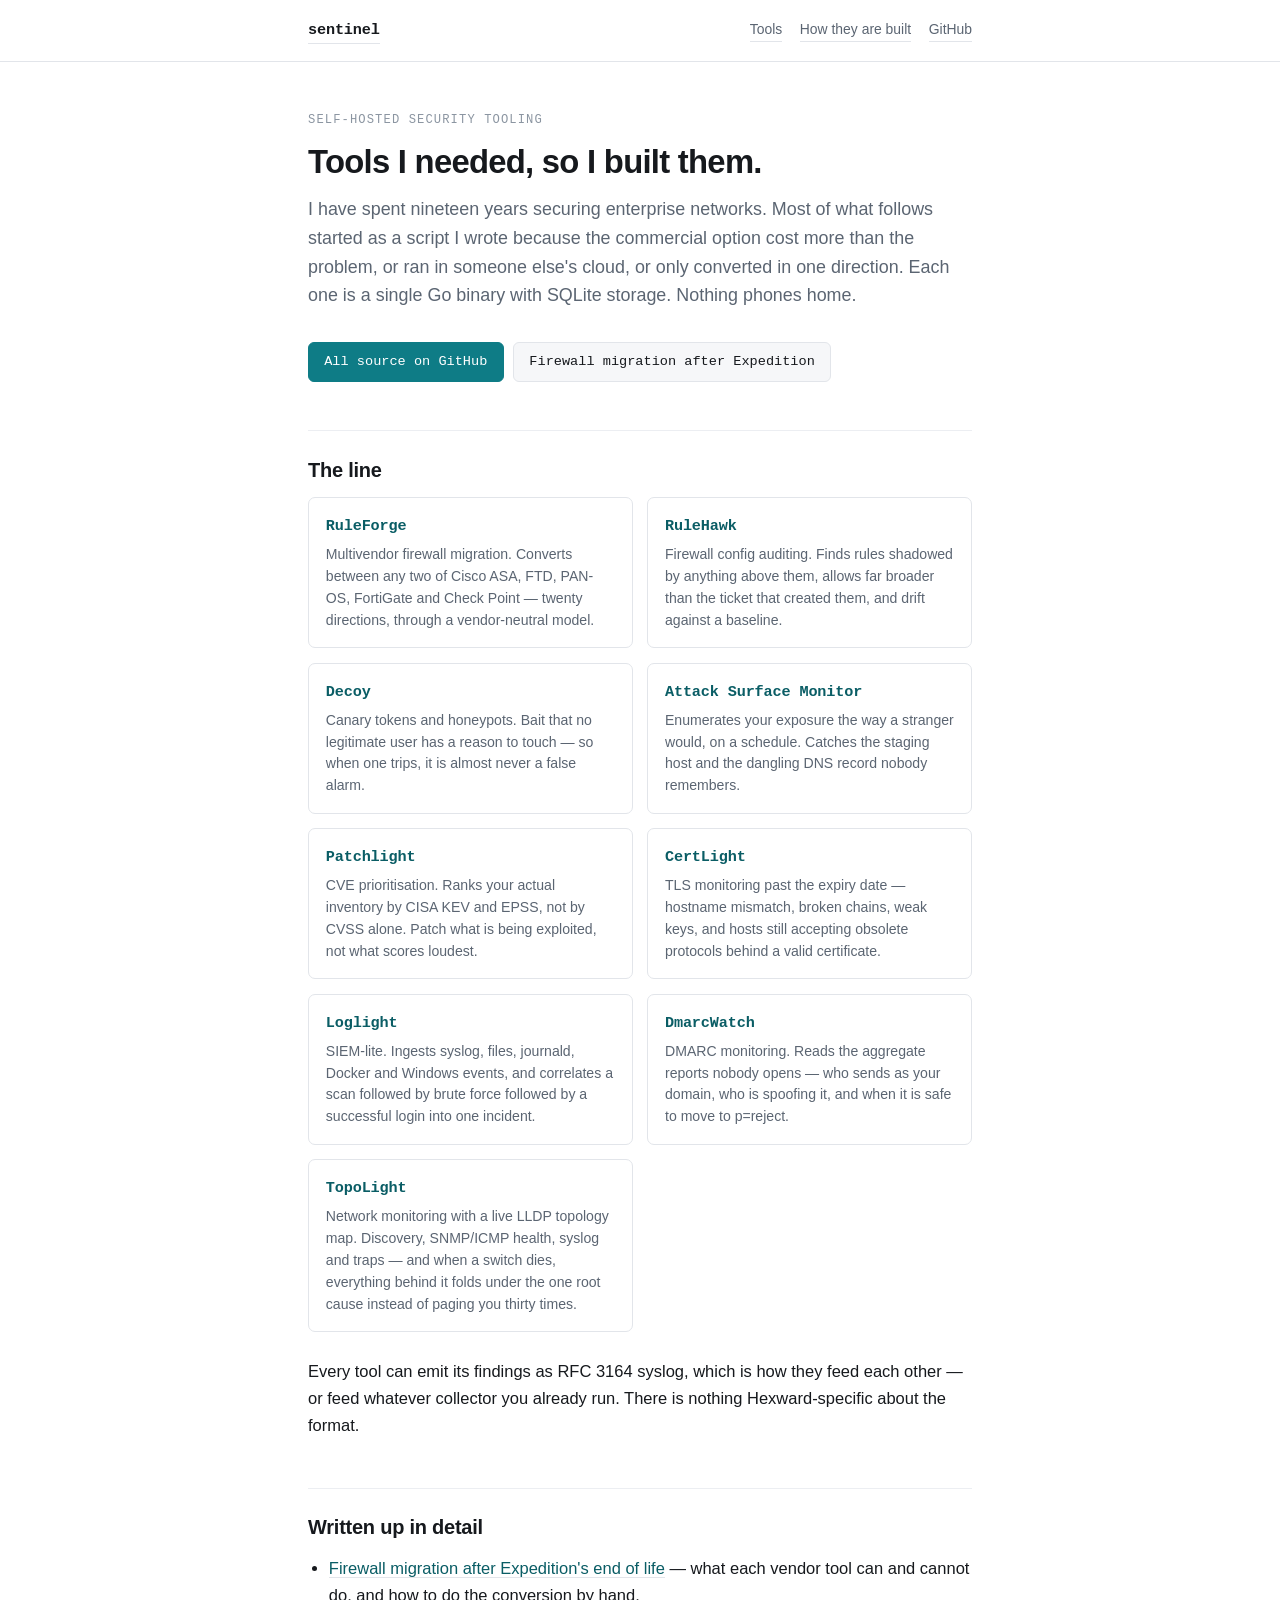
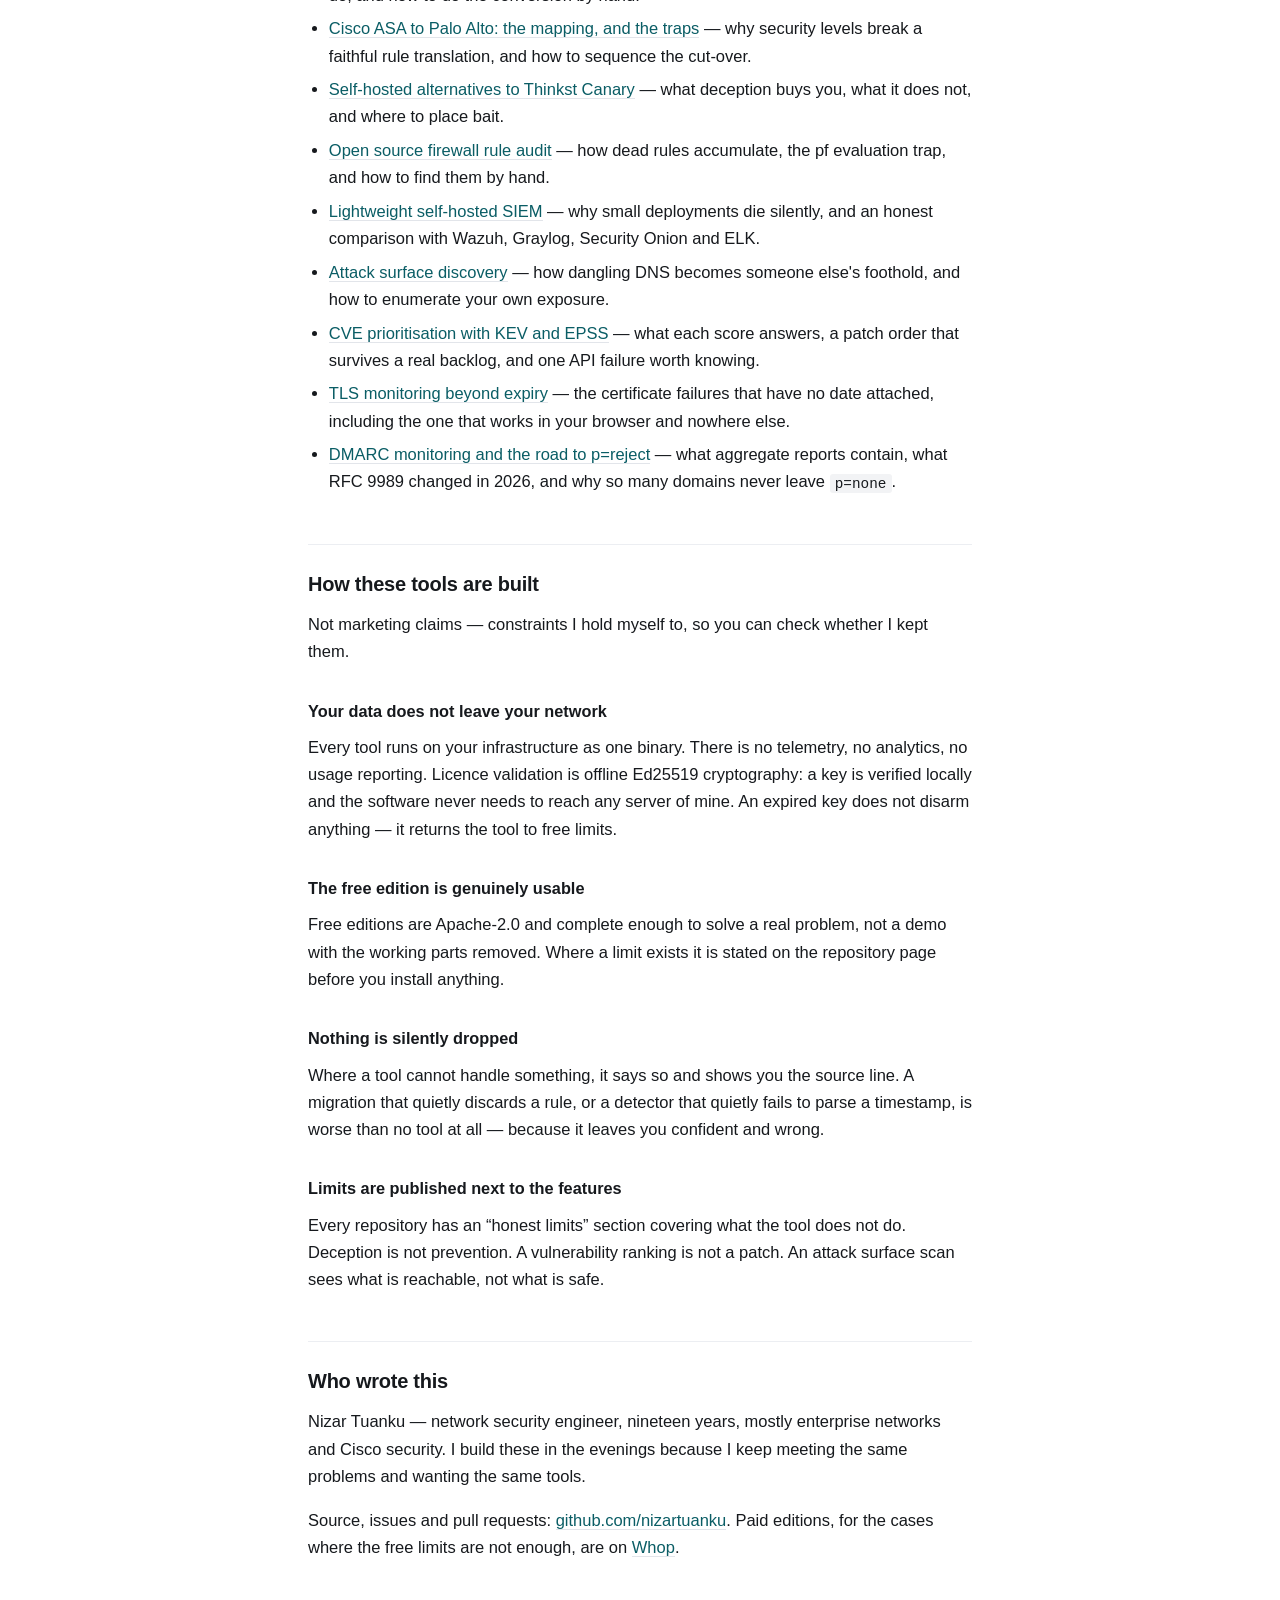
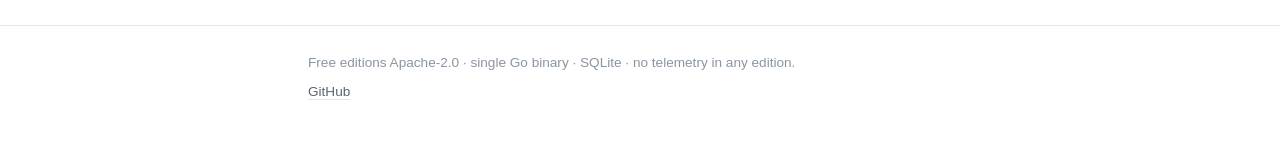
==== index.html @ fea9fccf "Add TopoLight card; sitemap bump" ====
<!DOCTYPE html>
<html lang="en">
<head>
<meta charset="utf-8">
<meta name="viewport" content="width=device-width, initial-scale=1">
<title>Hexward — self-hosted security tools</title>
<meta name="description" content="Eight self-hosted security tools on one Go core: firewall migration and auditing, attack surface discovery, canary tokens, CVE prioritisation, TLS monitoring, DMARC monitoring and log correlation. Free editions are Apache-2.0. No telemetry.">
<link rel="canonical" href="https://nizartuanku.github.io/">
<link rel="stylesheet" href="style.css">
<meta property="og:title" content="Hexward — self-hosted security tools">
<meta property="og:description" content="Eight self-hosted security tools on one Go core. Single binary, SQLite, offline. Free editions Apache-2.0.">
<meta property="og:type" content="website">
</head>
<body>

<header class="top">
  <div class="wrap">
    <a class="brand" href="index.html">sentinel</a>
    <nav>
      <a href="#tools">Tools</a>
      <a href="#how">How they are built</a>
      <a href="https://github.com/nizartuanku">GitHub</a>
    </nav>
  </div>
</header>

<main class="wrap">

  <p class="kicker">Self-hosted security tooling</p>
  <h1>Tools I needed, so I built them.</h1>

  <p class="lede">I have spent nineteen years securing enterprise networks. Most of what follows started as a script I wrote because the commercial option cost more than the problem, or ran in someone else's cloud, or only converted in one direction. Each one is a single Go binary with SQLite storage. Nothing phones home.</p>

  <div class="actions">
    <a class="btn primary" href="https://github.com/nizartuanku">All source on GitHub</a>
    <a class="btn" href="expedition-alternative.html">Firewall migration after Expedition</a>
  </div>

  <h2 id="tools">The line</h2>

  <div class="cards">

    <div class="card">
      <h3><a href="https://github.com/nizartuanku/ruleforge">RuleForge</a></h3>
      <p>Multivendor firewall migration. Converts between any two of Cisco ASA, FTD, PAN-OS, FortiGate and Check Point — twenty directions, through a vendor-neutral model.</p>
    </div>

    <div class="card">
      <h3><a href="https://github.com/nizartuanku/rulehawk">RuleHawk</a></h3>
      <p>Firewall config auditing. Finds rules shadowed by anything above them, allows far broader than the ticket that created them, and drift against a baseline.</p>
    </div>

    <div class="card">
      <h3><a href="https://github.com/nizartuanku/decoy">Decoy</a></h3>
      <p>Canary tokens and honeypots. Bait that no legitimate user has a reason to touch — so when one trips, it is almost never a false alarm.</p>
    </div>

    <div class="card">
      <h3><a href="https://github.com/nizartuanku/attack-surface-monitor">Attack Surface Monitor</a></h3>
      <p>Enumerates your exposure the way a stranger would, on a schedule. Catches the staging host and the dangling DNS record nobody remembers.</p>
    </div>

    <div class="card">
      <h3><a href="https://github.com/nizartuanku/patchlight">Patchlight</a></h3>
      <p>CVE prioritisation. Ranks your actual inventory by CISA KEV and EPSS, not by CVSS alone. Patch what is being exploited, not what scores loudest.</p>
    </div>

    <div class="card">
      <h3><a href="https://github.com/nizartuanku/certlight">CertLight</a></h3>
      <p>TLS monitoring past the expiry date — hostname mismatch, broken chains, weak keys, and hosts still accepting obsolete protocols behind a valid certificate.</p>
    </div>

    <div class="card">
      <h3><a href="https://github.com/nizartuanku/loglight">Loglight</a></h3>
      <p>SIEM-lite. Ingests syslog, files, journald, Docker and Windows events, and correlates a scan followed by brute force followed by a successful login into one incident.</p>
    </div>

    <div class="card">
      <h3><a href="https://github.com/nizartuanku/dmarcwatch">DmarcWatch</a></h3>
      <p>DMARC monitoring. Reads the aggregate reports nobody opens — who sends as your domain, who is spoofing it, and when it is safe to move to p=reject.</p>
    </div>

    <div class="card">
      <h3><a href="https://github.com/nizartuanku/topolight">TopoLight</a></h3>
      <p>Network monitoring with a live LLDP topology map. Discovery, SNMP/ICMP health, syslog and traps — and when a switch dies, everything behind it folds under the one root cause instead of paging you thirty times.</p>
    </div>

  </div>

  <p>Every tool can emit its findings as RFC 3164 syslog, which is how they feed each other — or feed whatever collector you already run. There is nothing Hexward-specific about the format.</p>

  <h2>Written up in detail</h2>

  <ul>
    <li><a href="expedition-alternative.html">Firewall migration after Expedition's end of life</a> — what each vendor tool can and cannot do, and how to do the conversion by hand.</li>
    <li><a href="cisco-asa-to-palo-alto.html">Cisco ASA to Palo Alto: the mapping, and the traps</a> — why security levels break a faithful rule translation, and how to sequence the cut-over.</li>
    <li><a href="thinkst-canary-alternative.html">Self-hosted alternatives to Thinkst Canary</a> — what deception buys you, what it does not, and where to place bait.</li>
    <li><a href="firewall-rule-audit.html">Open source firewall rule audit</a> — how dead rules accumulate, the pf evaluation trap, and how to find them by hand.</li>
    <li><a href="lightweight-self-hosted-siem.html">Lightweight self-hosted SIEM</a> — why small deployments die silently, and an honest comparison with Wazuh, Graylog, Security Onion and ELK.</li>
    <li><a href="attack-surface-discovery.html">Attack surface discovery</a> — how dangling DNS becomes someone else's foothold, and how to enumerate your own exposure.</li>
    <li><a href="cve-prioritisation-kev-epss.html">CVE prioritisation with KEV and EPSS</a> — what each score answers, a patch order that survives a real backlog, and one API failure worth knowing.</li>
    <li><a href="tls-certificate-monitoring.html">TLS monitoring beyond expiry</a> — the certificate failures that have no date attached, including the one that works in your browser and nowhere else.</li>
    <li><a href="dmarc-monitoring.html">DMARC monitoring and the road to p=reject</a> — what aggregate reports contain, what RFC 9989 changed in 2026, and why so many domains never leave <code>p=none</code>.</li>
  </ul>

  <h2 id="how">How these tools are built</h2>

  <p>Not marketing claims — constraints I hold myself to, so you can check whether I kept them.</p>

  <h3>Your data does not leave your network</h3>
  <p>Every tool runs on your infrastructure as one binary. There is no telemetry, no analytics, no usage reporting. Licence validation is offline Ed25519 cryptography: a key is verified locally and the software never needs to reach any server of mine. An expired key does not disarm anything — it returns the tool to free limits.</p>

  <h3>The free edition is genuinely usable</h3>
  <p>Free editions are Apache-2.0 and complete enough to solve a real problem, not a demo with the working parts removed. Where a limit exists it is stated on the repository page before you install anything.</p>

  <h3>Nothing is silently dropped</h3>
  <p>Where a tool cannot handle something, it says so and shows you the source line. A migration that quietly discards a rule, or a detector that quietly fails to parse a timestamp, is worse than no tool at all — because it leaves you confident and wrong.</p>

  <h3>Limits are published next to the features</h3>
  <p>Every repository has an “honest limits” section covering what the tool does not do. Deception is not prevention. A vulnerability ranking is not a patch. An attack surface scan sees what is reachable, not what is safe.</p>

  <h2>Who wrote this</h2>

  <p>Nizar Tuanku — network security engineer, nineteen years, mostly enterprise networks and Cisco security. I build these in the evenings because I keep meeting the same problems and wanting the same tools.</p>

  <p>Source, issues and pull requests: <a href="https://github.com/nizartuanku">github.com/nizartuanku</a>. Paid editions, for the cases where the free limits are not enough, are on <a href="https://whop.com/nizar-tuanku?utm_source=github_pages&amp;utm_medium=hub">Whop</a>.</p>

</main>

<footer class="bottom">
  <div class="wrap">
    <p>Free editions Apache-2.0 · single Go binary · SQLite · no telemetry in any edition.</p>
    <p><a href="https://github.com/nizartuanku">GitHub</a></p>
  </div>
</footer>

</body>
</html>
---- style.css ----
/* Sentinel — nizartuanku.github.io
   Plain CSS, no build step, no external requests. */

:root {
  --bg:        #ffffff;
  --bg-alt:    #f6f7f9;
  --bg-code:   #f2f3f5;
  --fg:        #16191d;
  --fg-muted:  #5b6572;
  --fg-faint:  #8b95a1;
  --rule:      #e2e5ea;
  --rule-soft: #eceef2;
  --accent:    #0e7c86;
  --accent-fg: #0a5d65;
  --warn-bg:   #fff8e6;
  --warn-rule: #e8c96a;
  --warn-fg:   #6b5310;
  --ok:        #1a7f4b;
  --no:        #b03636;
  --mono: ui-monospace, SFMono-Regular, "SF Mono", Menlo, Consolas, "Liberation Mono", monospace;
  --sans: -apple-system, BlinkMacSystemFont, "Segoe UI", Roboto, "Helvetica Neue", Arial, sans-serif;
}

@media (prefers-color-scheme: dark) {
  :root {
    --bg:        #0f1214;
    --bg-alt:    #161a1d;
    --bg-code:   #1a1f23;
    --fg:        #e6e9ec;
    --fg-muted:  #9aa4b0;
    --fg-faint:  #6f7984;
    --rule:      #262c31;
    --rule-soft: #1e2429;
    --accent:    #3fb6c0;
    --accent-fg: #5fcdd6;
    --warn-bg:   #241f10;
    --warn-rule: #6b5a20;
    --warn-fg:   #e0c877;
    --ok:        #4cc088;
    --no:        #e07070;
  }
}

* { box-sizing: border-box; }

html { -webkit-text-size-adjust: 100%; }

body {
  margin: 0;
  background: var(--bg);
  color: var(--fg);
  font-family: var(--sans);
  font-size: 16.5px;
  line-height: 1.65;
  -webkit-font-smoothing: antialiased;
}

.wrap {
  max-width: 44rem;
  margin: 0 auto;
  padding: 0 1.25rem;
}

/* ---- masthead ---- */

header.top {
  border-bottom: 1px solid var(--rule);
  padding: 1.1rem 0;
  margin-bottom: 3rem;
  background: var(--bg);
}
header.top .wrap {
  display: flex;
  align-items: baseline;
  gap: 1.25rem;
  flex-wrap: wrap;
}
header.top .brand {
  font-family: var(--mono);
  font-weight: 600;
  font-size: 0.95rem;
  letter-spacing: -0.01em;
  color: var(--fg);
  text-decoration: none;
}
header.top nav {
  margin-left: auto;
  display: flex;
  gap: 1.1rem;
  font-size: 0.87rem;
}
header.top nav a { color: var(--fg-muted); text-decoration: none; }
header.top nav a:hover { color: var(--accent-fg); }

/* ---- type ---- */

h1 {
  font-size: 2.05rem;
  line-height: 1.2;
  letter-spacing: -0.022em;
  margin: 0 0 0.9rem;
  font-weight: 680;
}
h2 {
  font-size: 1.25rem;
  line-height: 1.3;
  letter-spacing: -0.012em;
  margin: 3rem 0 0.9rem;
  padding-top: 1.6rem;
  border-top: 1px solid var(--rule-soft);
  font-weight: 650;
}
h3 {
  font-size: 1.02rem;
  margin: 2rem 0 0.6rem;
  font-weight: 650;
}
p { margin: 0 0 1.05rem; }

.lede {
  font-size: 1.12rem;
  color: var(--fg-muted);
  margin-bottom: 2rem;
  line-height: 1.6;
}

.kicker {
  font-family: var(--mono);
  font-size: 0.76rem;
  letter-spacing: 0.09em;
  text-transform: uppercase;
  color: var(--fg-faint);
  margin: 0 0 0.7rem;
}

a { color: var(--accent-fg); text-decoration: none; border-bottom: 1px solid var(--rule); }
a:hover { border-bottom-color: var(--accent); }

strong { font-weight: 640; }

ul, ol { margin: 0 0 1.05rem; padding-left: 1.3rem; }
li { margin-bottom: 0.4rem; }

/* ---- code ---- */

code {
  font-family: var(--mono);
  font-size: 0.87em;
  background: var(--bg-code);
  padding: 0.12em 0.36em;
  border-radius: 3px;
}
pre {
  background: var(--bg-code);
  border: 1px solid var(--rule-soft);
  border-radius: 6px;
  padding: 0.95rem 1.1rem;
  overflow-x: auto;
  font-size: 0.86rem;
  line-height: 1.6;
  margin: 0 0 1.2rem;
}
pre code { background: none; padding: 0; font-size: inherit; }

/* ---- tables ---- */

.tablewrap { overflow-x: auto; margin: 0 0 1.4rem; }
table {
  border-collapse: collapse;
  width: 100%;
  font-size: 0.9rem;
}
th, td {
  text-align: left;
  padding: 0.55rem 0.8rem 0.55rem 0;
  border-bottom: 1px solid var(--rule-soft);
  vertical-align: top;
}
th {
  font-weight: 620;
  color: var(--fg-muted);
  font-size: 0.79rem;
  letter-spacing: 0.03em;
  text-transform: uppercase;
  border-bottom-color: var(--rule);
}
td.y { color: var(--ok); font-weight: 600; }
td.n { color: var(--no); }

/* ---- callouts ---- */

.note {
  background: var(--bg-alt);
  border-left: 3px solid var(--accent);
  padding: 0.9rem 1.1rem;
  margin: 0 0 1.4rem;
  font-size: 0.95rem;
}
.note p:last-child { margin-bottom: 0; }

.warn {
  background: var(--warn-bg);
  border-left: 3px solid var(--warn-rule);
  color: var(--warn-fg);
  padding: 0.9rem 1.1rem;
  margin: 0 0 1.4rem;
  font-size: 0.95rem;
}
.warn p:last-child { margin-bottom: 0; }
.warn strong { color: inherit; }

/* ---- cards ---- */

.cards {
  display: grid;
  grid-template-columns: repeat(auto-fill, minmax(15rem, 1fr));
  gap: 0.9rem;
  margin: 0 0 1.6rem;
}
.card {
  border: 1px solid var(--rule);
  border-radius: 7px;
  padding: 1rem 1.05rem;
  background: var(--bg);
}
.card h3 {
  margin: 0 0 0.3rem;
  font-family: var(--mono);
  font-size: 0.95rem;
  letter-spacing: -0.01em;
}
.card h3 a { border: none; }
.card p {
  margin: 0;
  font-size: 0.88rem;
  color: var(--fg-muted);
  line-height: 1.55;
}

/* ---- buttons ---- */

.actions { display: flex; flex-wrap: wrap; gap: 0.6rem; margin: 0 0 1.6rem; }
.btn {
  display: inline-block;
  font-family: var(--mono);
  font-size: 0.85rem;
  padding: 0.5rem 0.95rem;
  border: 1px solid var(--rule);
  border-radius: 6px;
  color: var(--fg);
  text-decoration: none;
  background: var(--bg-alt);
}
.btn:hover { border-color: var(--accent); color: var(--accent-fg); }
.btn.primary {
  background: var(--accent);
  border-color: var(--accent);
  color: #fff;
}
.btn.primary:hover { opacity: 0.9; color: #fff; }

/* ---- footer ---- */

footer.bottom {
  margin-top: 4rem;
  border-top: 1px solid var(--rule);
  padding: 1.6rem 0 3rem;
  font-size: 0.85rem;
  color: var(--fg-faint);
}
footer.bottom a { color: var(--fg-muted); }
footer.bottom p { margin: 0 0 0.4rem; }

/* ---- misc ---- */

.meta {
  font-family: var(--mono);
  font-size: 0.78rem;
  color: var(--fg-faint);
  margin: 0 0 2.4rem;
}
hr {
  border: none;
  border-top: 1px solid var(--rule-soft);
  margin: 2.4rem 0;
}
main { padding-bottom: 1rem; }

@media (max-width: 34rem) {
  body { font-size: 16px; }
  h1 { font-size: 1.7rem; }
  header.top nav { width: 100%; margin-left: 0; }
}
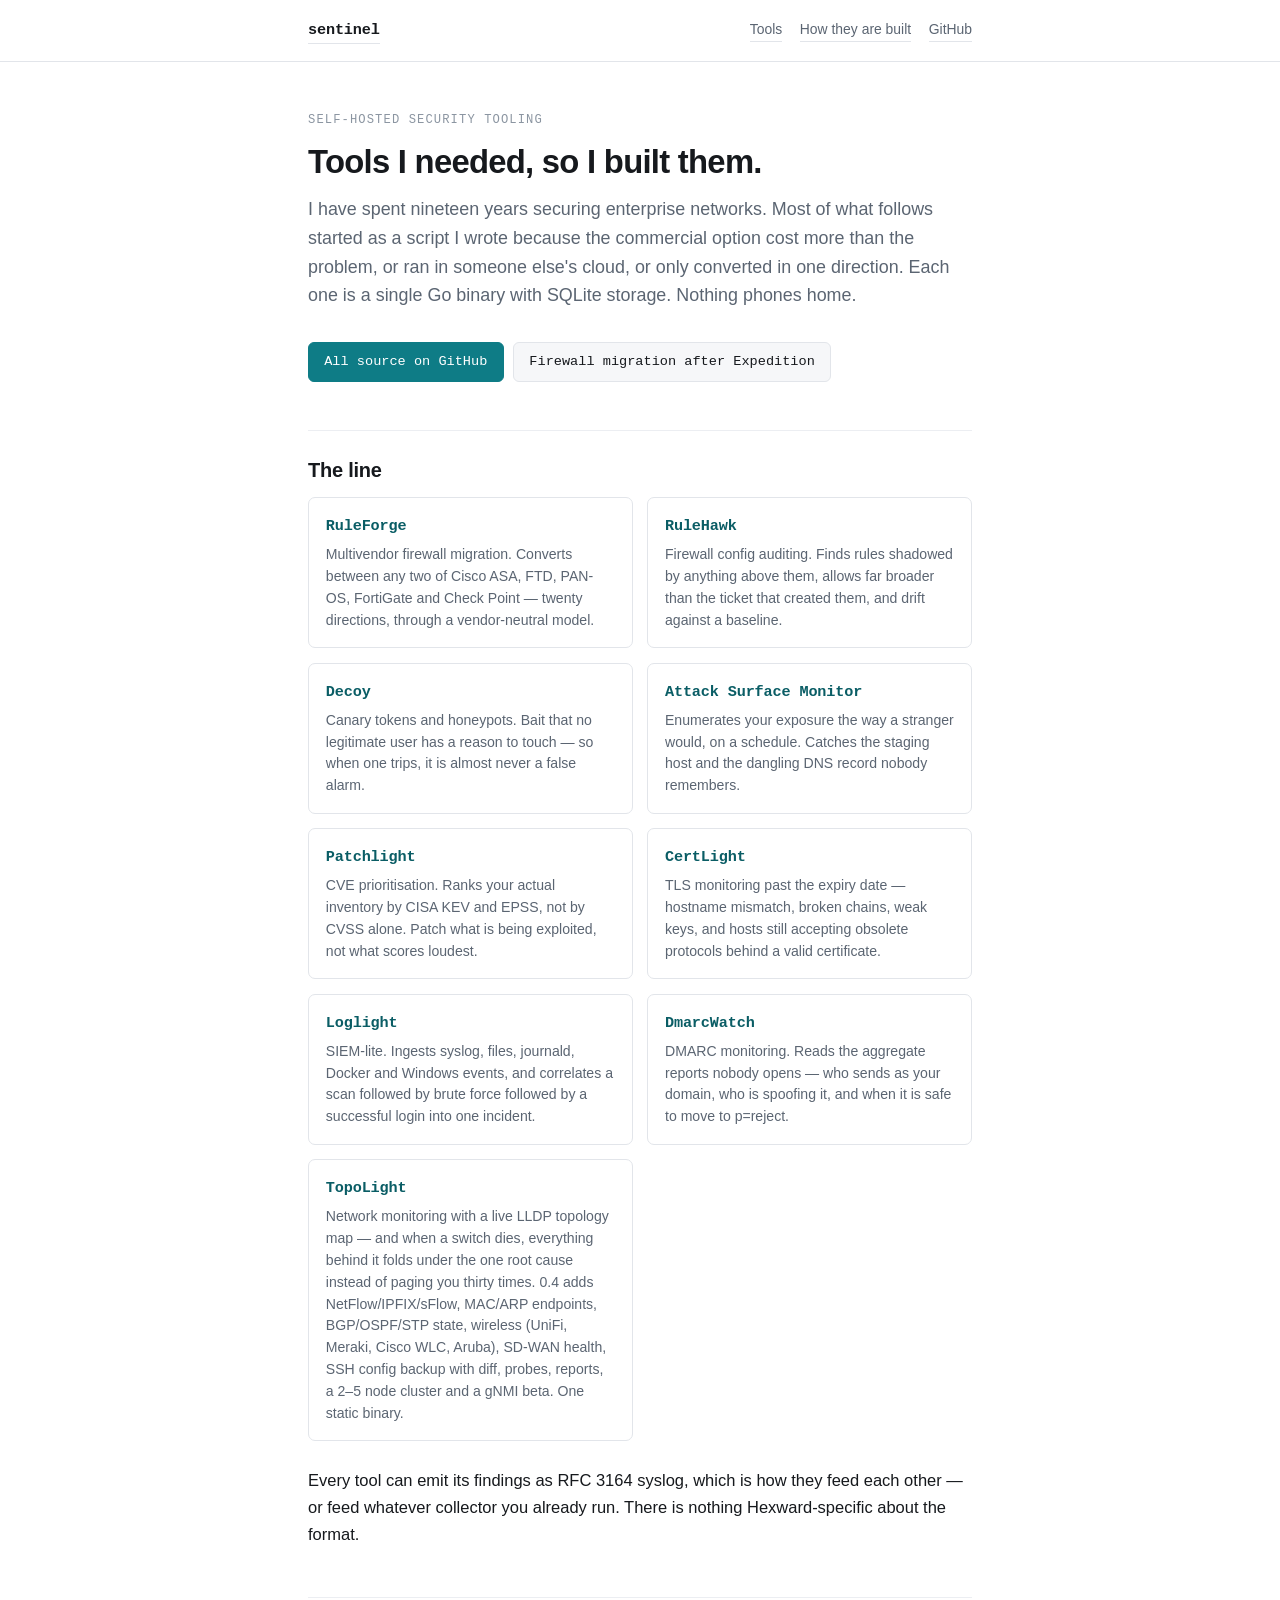
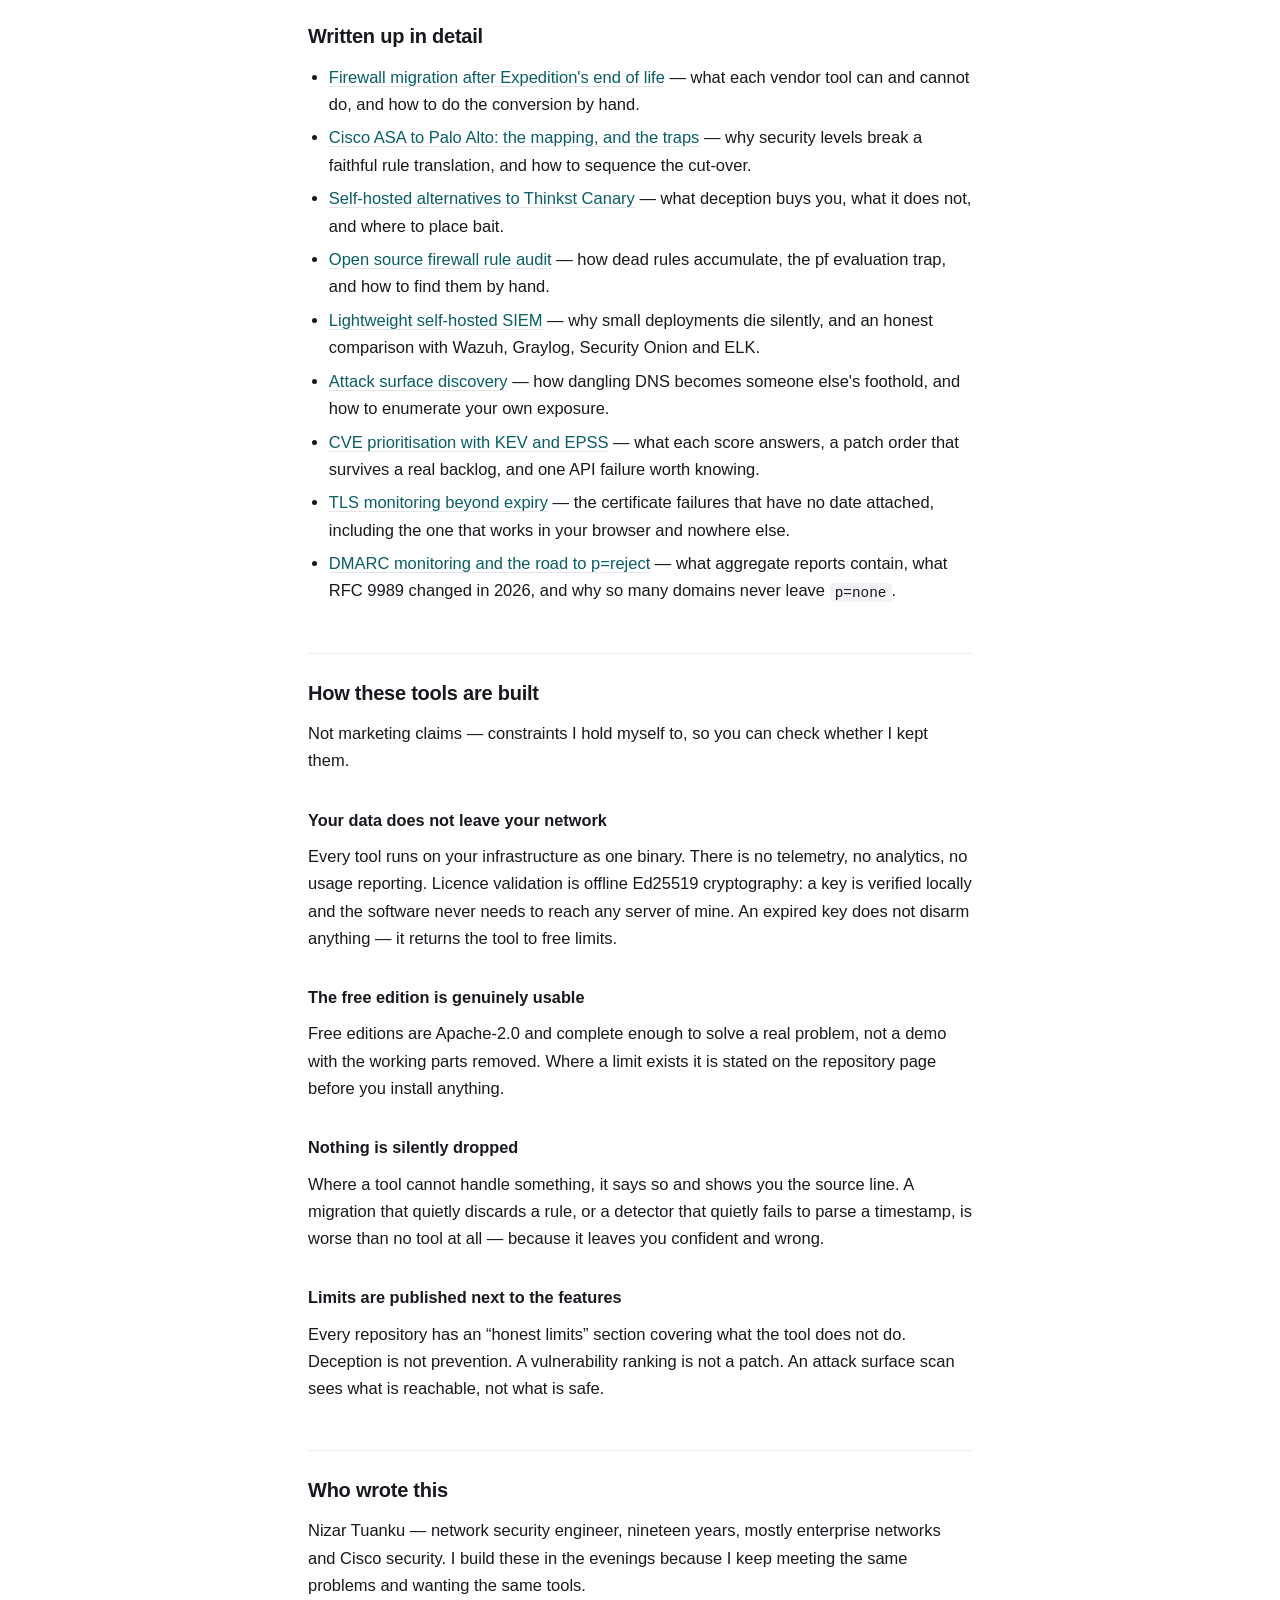
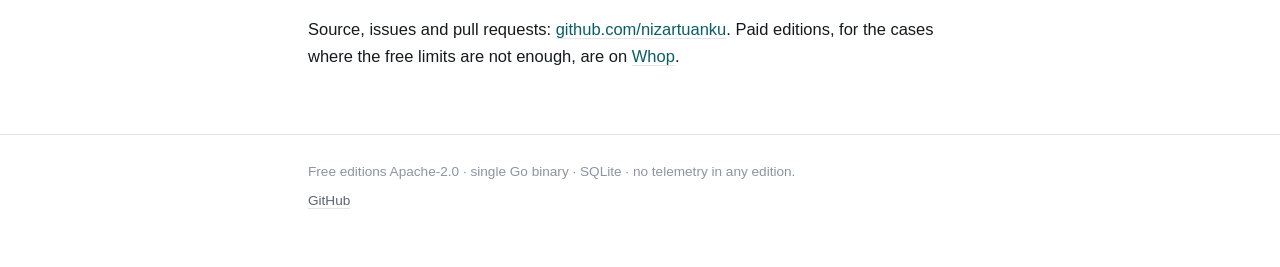
==== commit 0a639296: "hub: TopoLight card describes 0.4 (flow, endpoints, routing, wireless, SD-WAN, config backup, cluste" ====
--- a/index.html
+++ b/index.html
@@ -82,7 +82,7 @@
 
     <div class="card">
       <h3><a href="https://github.com/nizartuanku/topolight">TopoLight</a></h3>
-      <p>Network monitoring with a live LLDP topology map. Discovery, SNMP/ICMP health, syslog and traps — and when a switch dies, everything behind it folds under the one root cause instead of paging you thirty times.</p>
+      <p>Network monitoring with a live LLDP topology map — and when a switch dies, everything behind it folds under the one root cause instead of paging you thirty times. 0.4 adds NetFlow/IPFIX/sFlow, MAC/ARP endpoints, BGP/OSPF/STP state, wireless (UniFi, Meraki, Cisco WLC, Aruba), SD-WAN health, SSH config backup with diff, probes, reports, a 2–5 node cluster and a gNMI beta. One static binary.</p>
     </div>
 
   </div>
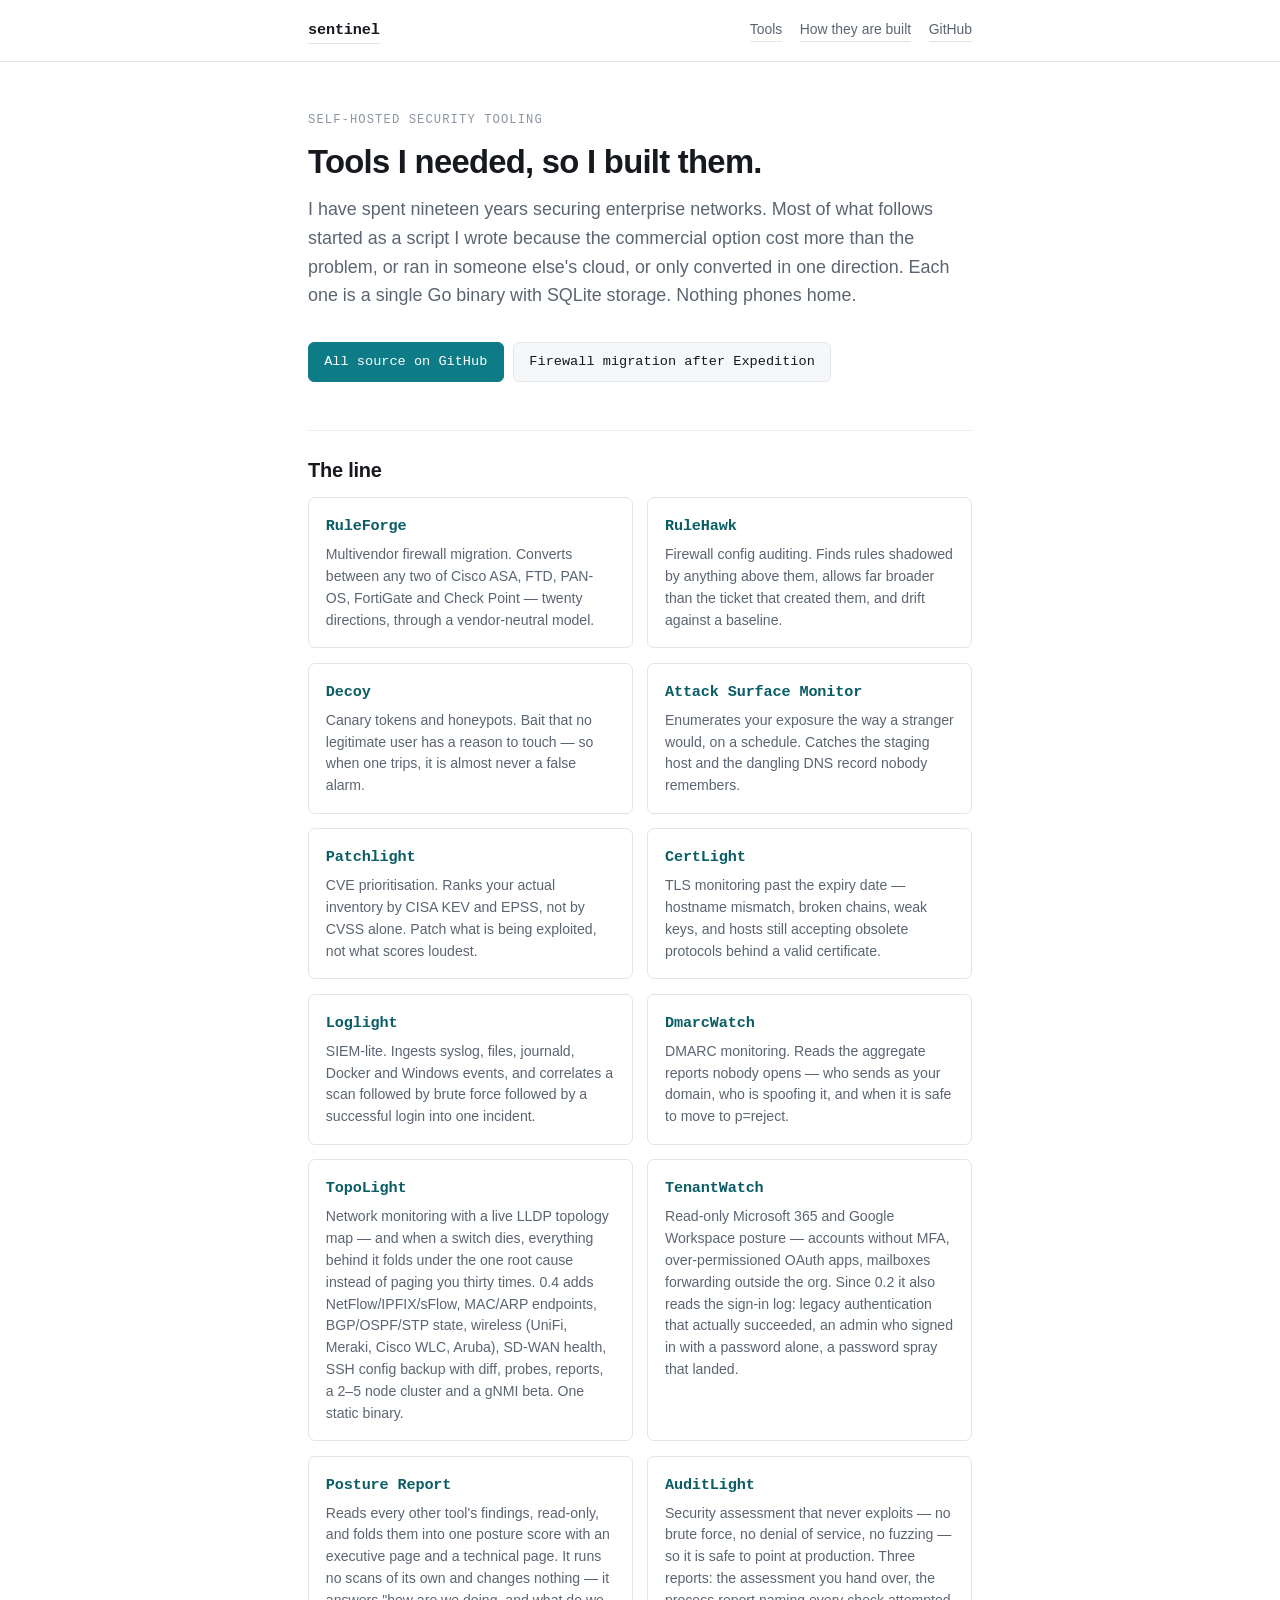
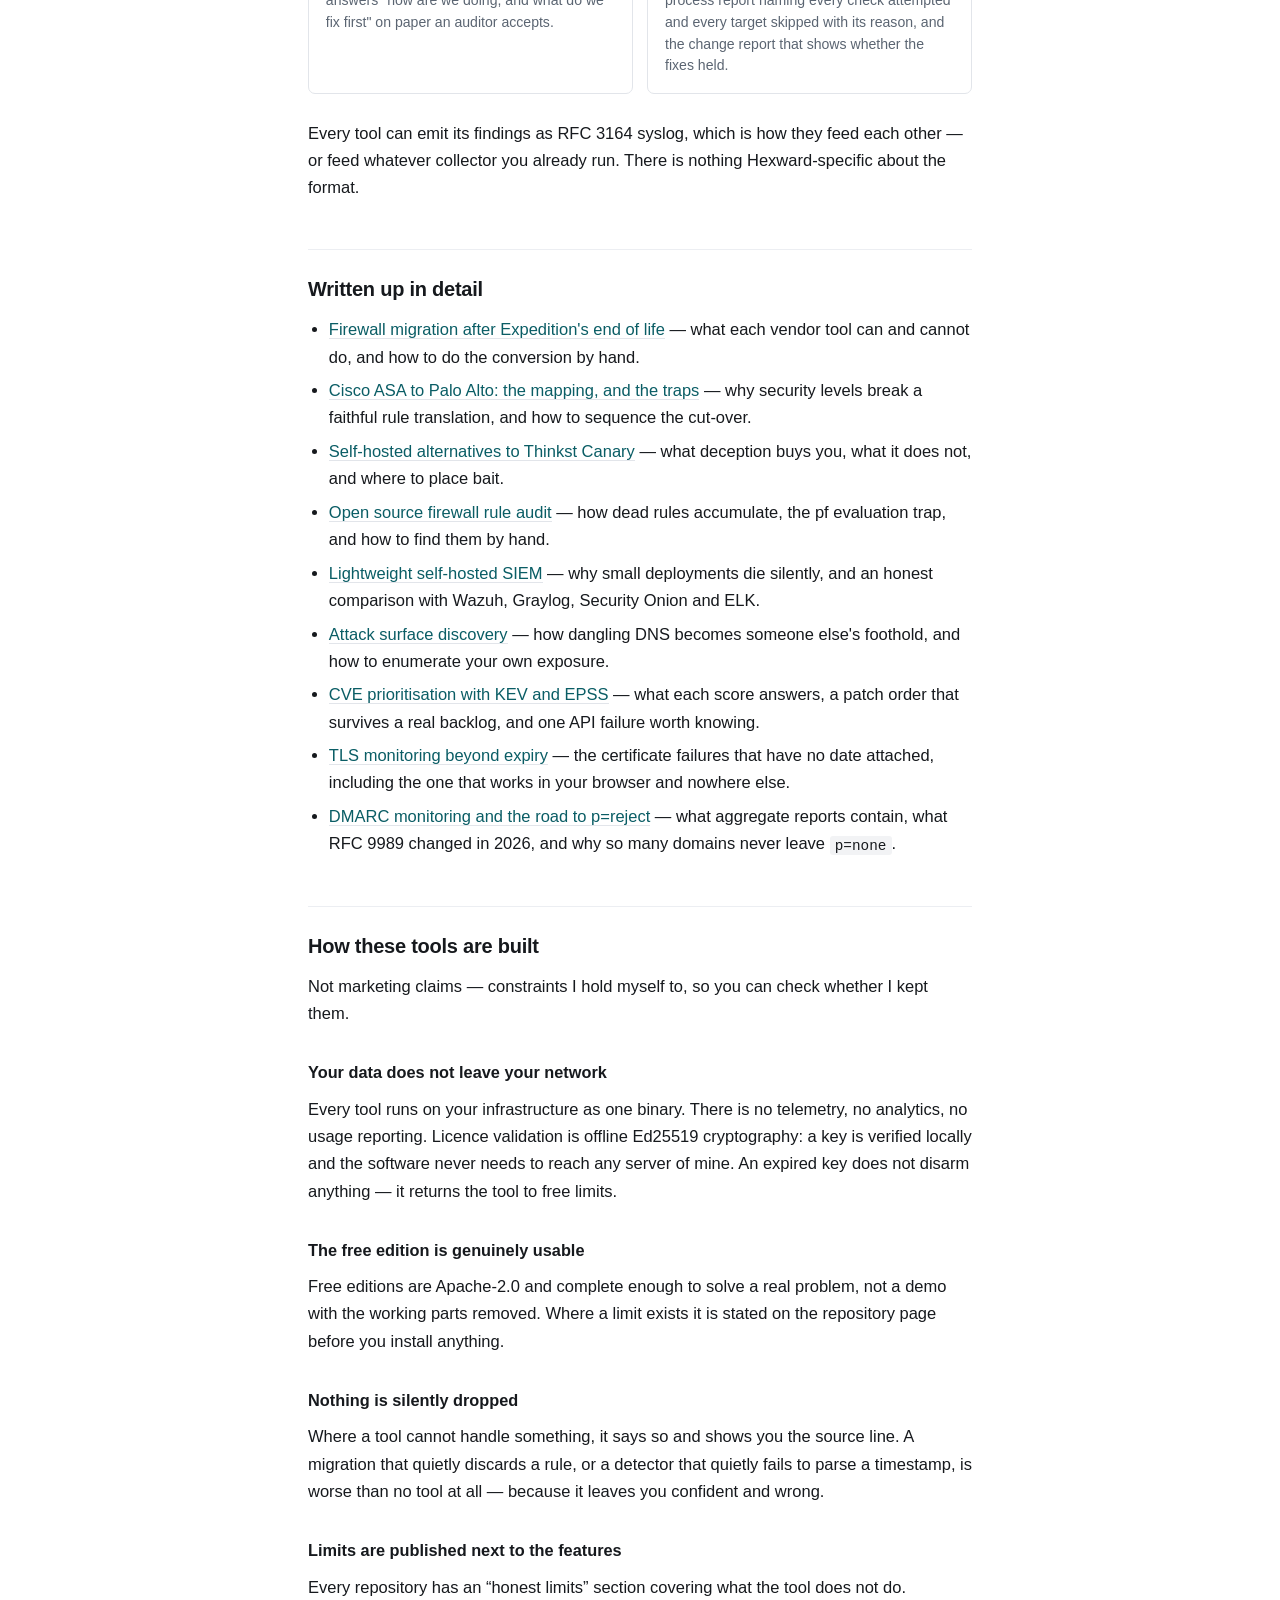
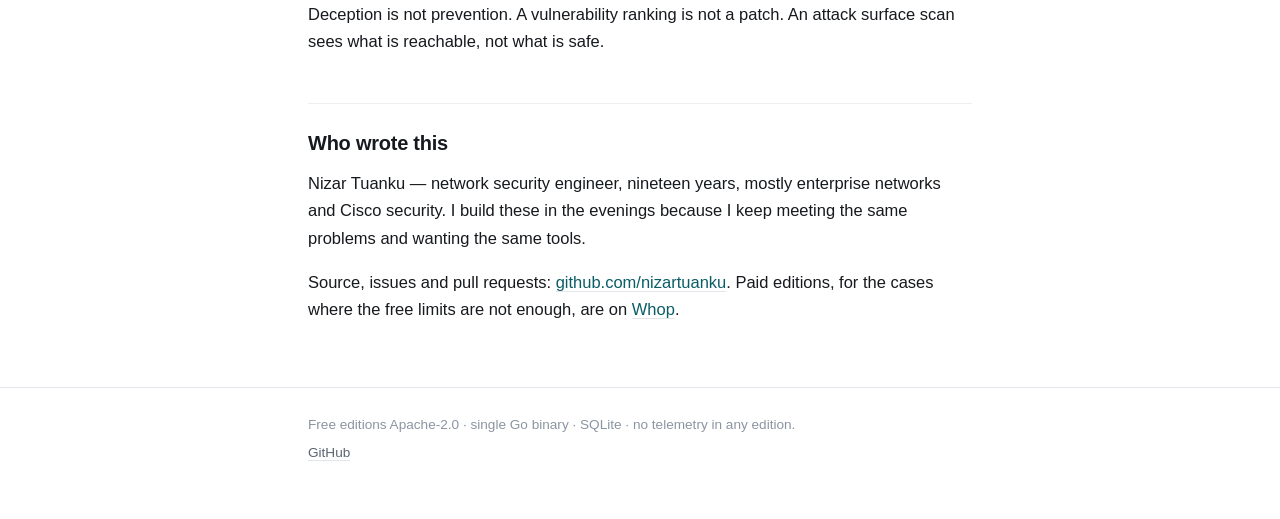
==== commit fc7b2d50: "hub: add TenantWatch, Posture Report and AuditLight cards The three products were live on Whop and G" ====
--- a/index.html
+++ b/index.html
@@ -85,6 +85,21 @@
       <p>Network monitoring with a live LLDP topology map — and when a switch dies, everything behind it folds under the one root cause instead of paging you thirty times. 0.4 adds NetFlow/IPFIX/sFlow, MAC/ARP endpoints, BGP/OSPF/STP state, wireless (UniFi, Meraki, Cisco WLC, Aruba), SD-WAN health, SSH config backup with diff, probes, reports, a 2–5 node cluster and a gNMI beta. One static binary.</p>
     </div>
 
+    <div class="card">
+      <h3><a href="https://github.com/nizartuanku/tenantwatch">TenantWatch</a></h3>
+      <p>Read-only Microsoft 365 and Google Workspace posture — accounts without MFA, over-permissioned OAuth apps, mailboxes forwarding outside the org. Since 0.2 it also reads the sign-in log: legacy authentication that actually succeeded, an admin who signed in with a password alone, a password spray that landed.</p>
+    </div>
+
+    <div class="card">
+      <h3><a href="https://github.com/nizartuanku/posture-report">Posture Report</a></h3>
+      <p>Reads every other tool's findings, read-only, and folds them into one posture score with an executive page and a technical page. It runs no scans of its own and changes nothing — it answers "how are we doing, and what do we fix first" on paper an auditor accepts.</p>
+    </div>
+
+    <div class="card">
+      <h3><a href="https://github.com/nizartuanku/auditlight">AuditLight</a></h3>
+      <p>Security assessment that never exploits — no brute force, no denial of service, no fuzzing — so it is safe to point at production. Three reports: the assessment you hand over, the process report naming every check attempted and every target skipped with its reason, and the change report that shows whether the fixes held.</p>
+    </div>
+
   </div>
 
   <p>Every tool can emit its findings as RFC 3164 syslog, which is how they feed each other — or feed whatever collector you already run. There is nothing Hexward-specific about the format.</p>
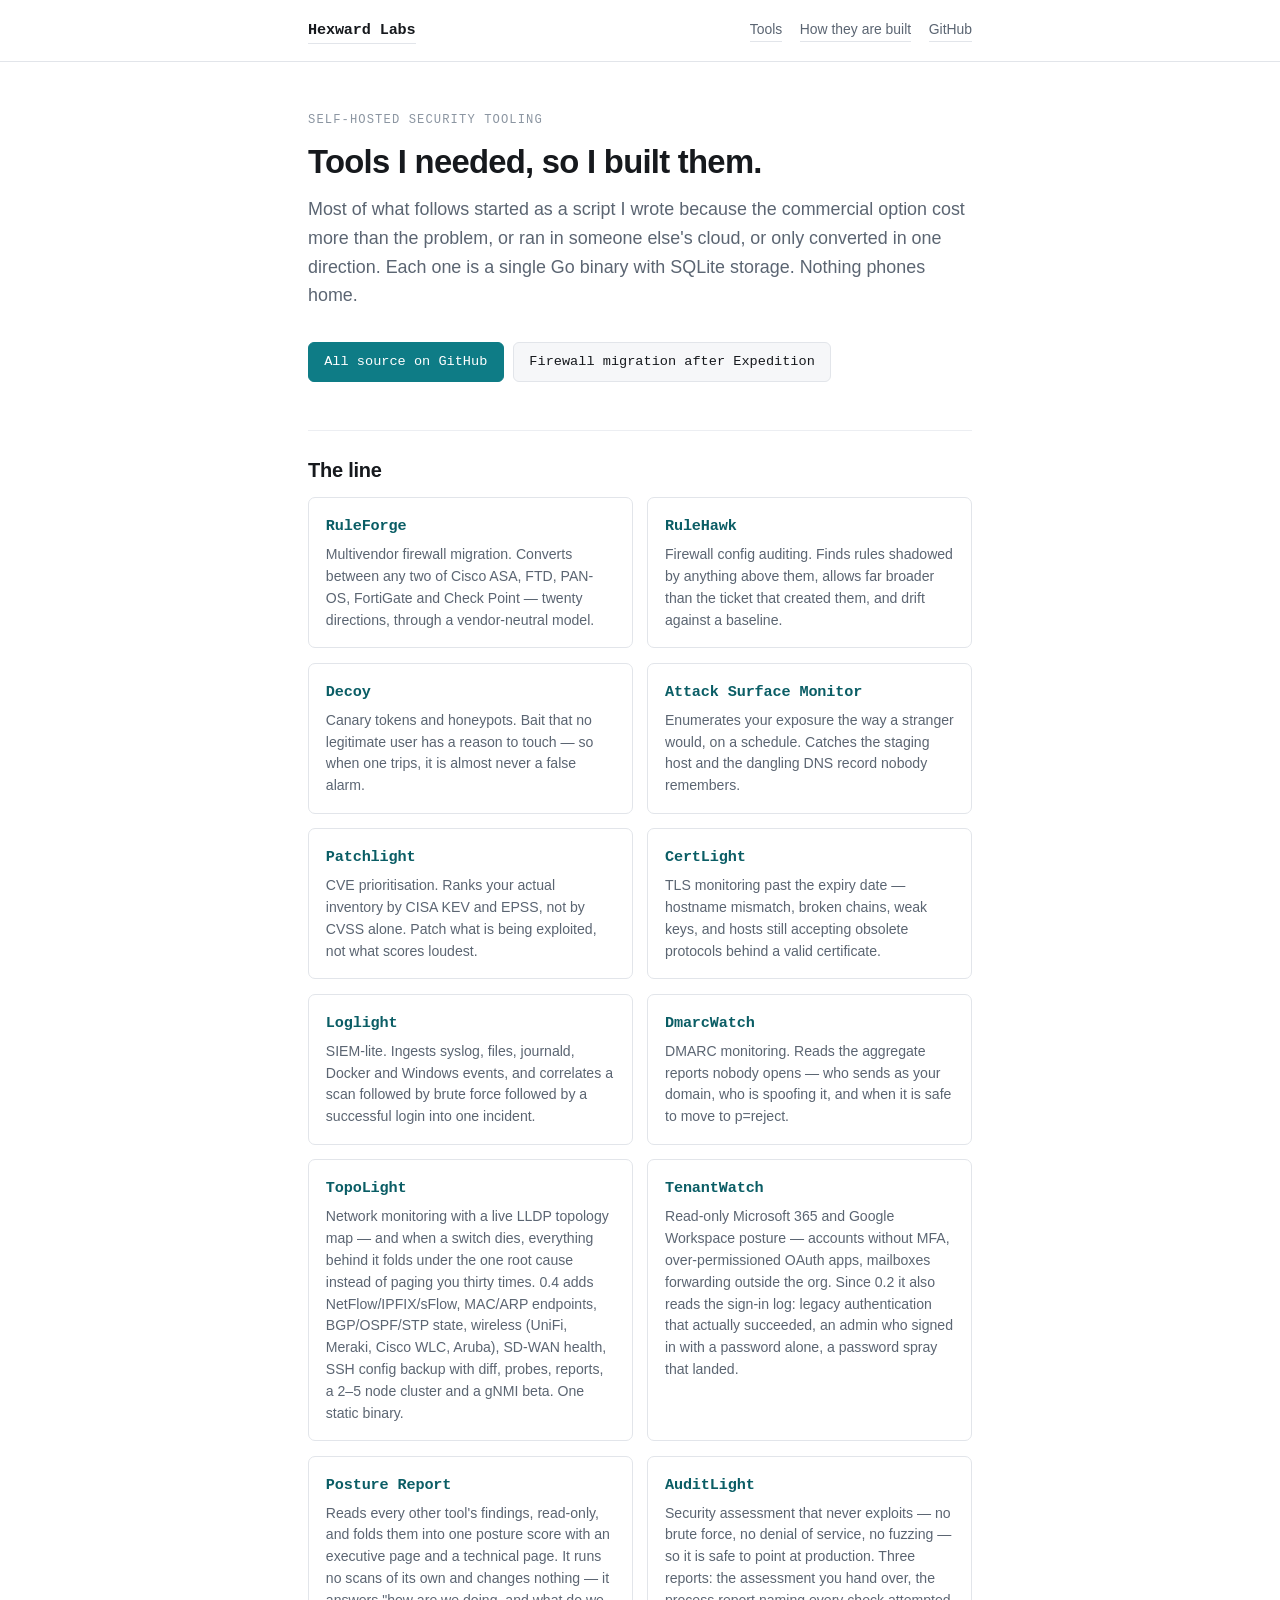
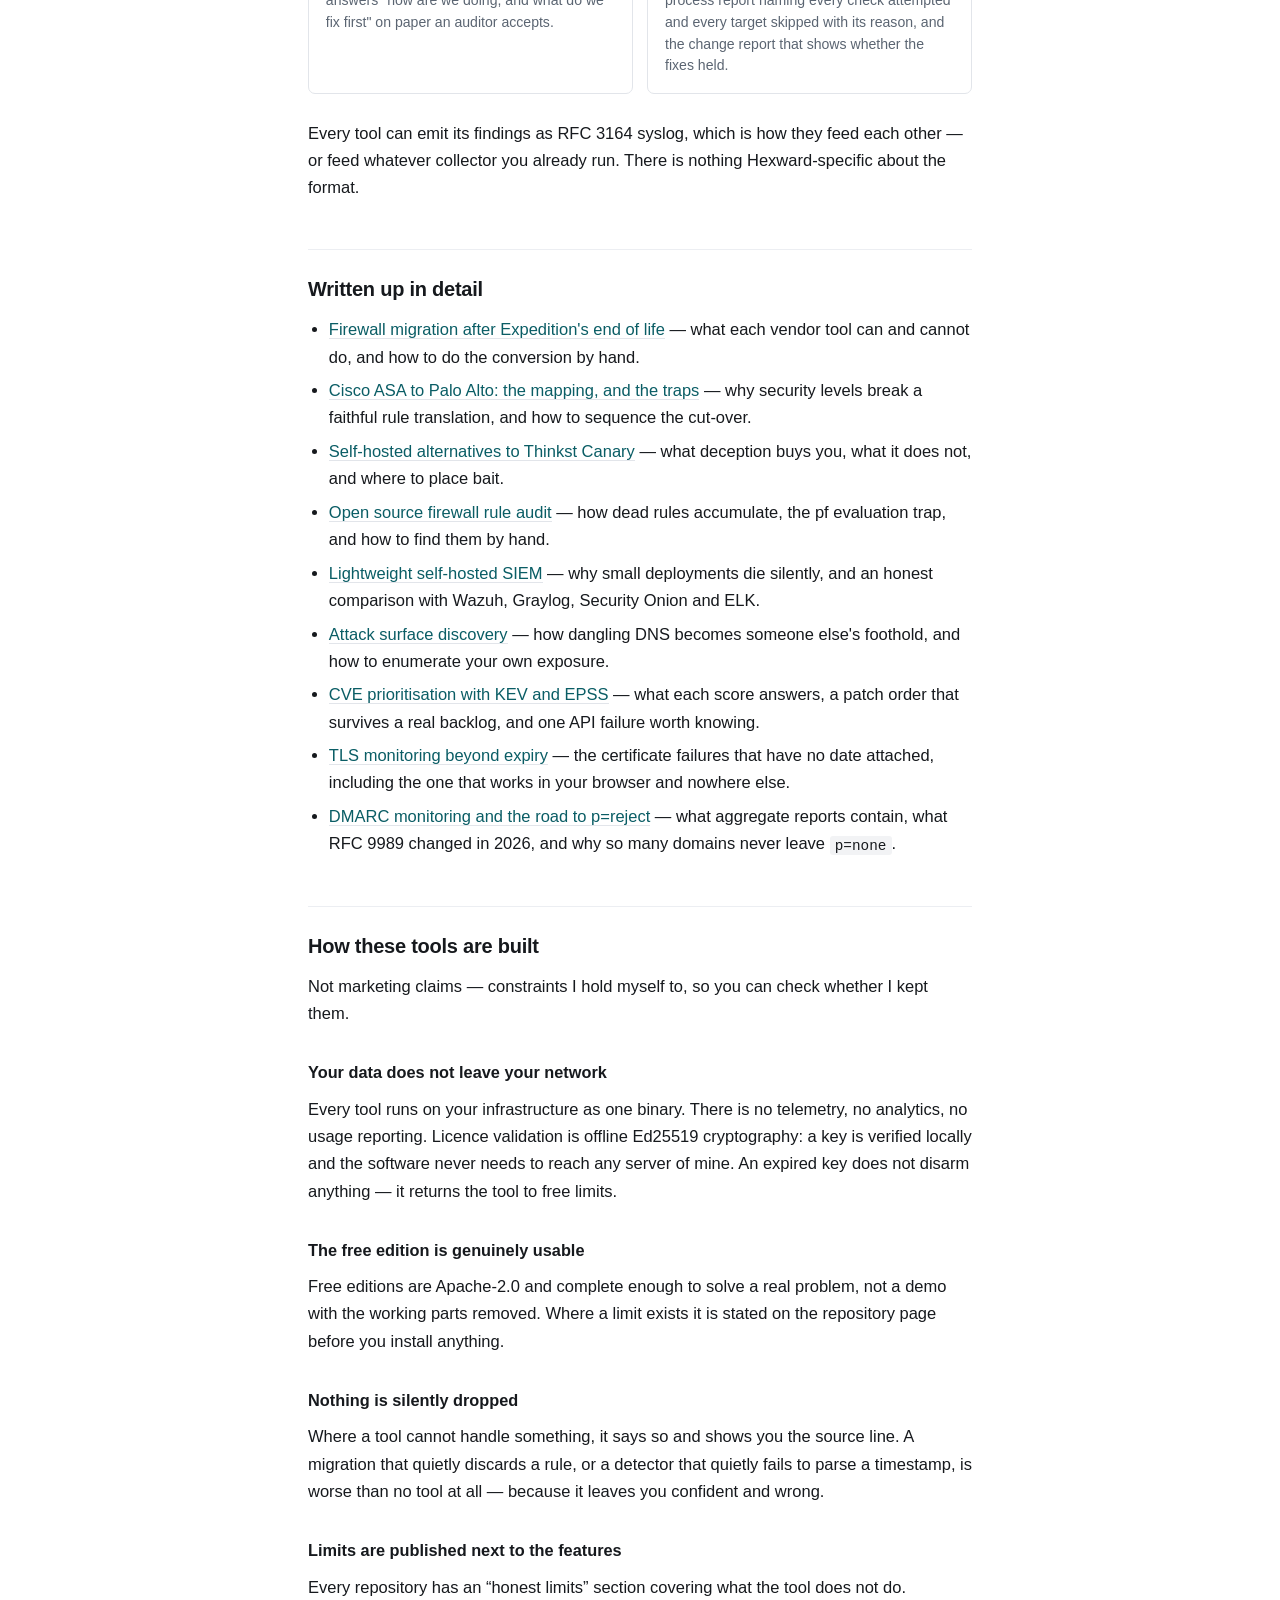
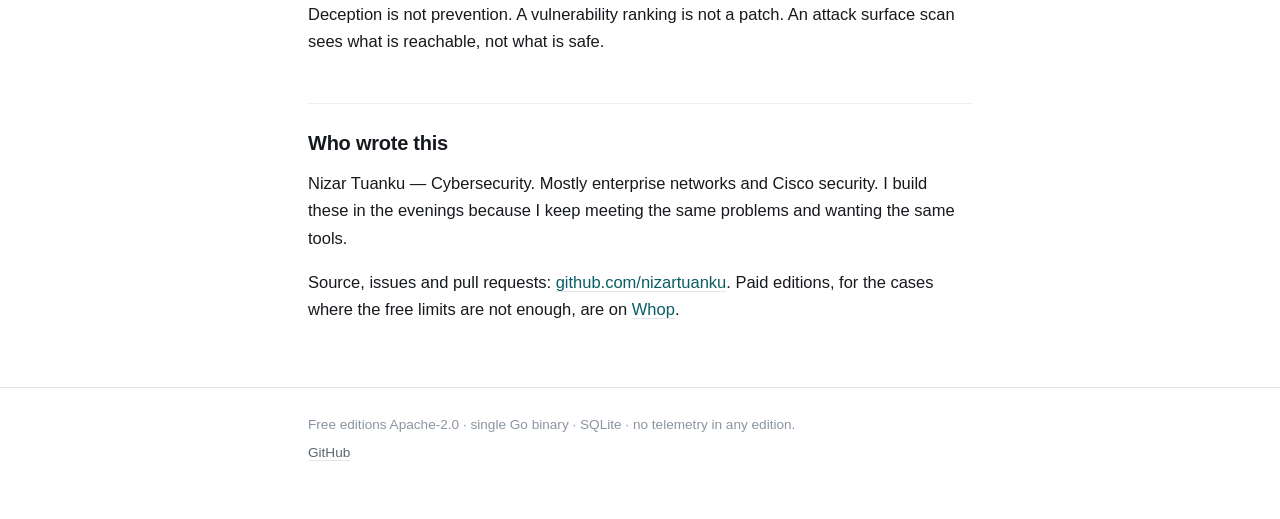
==== commit d6c65c29: "hub: brand wordmark, twelve tools, drop experience claims Header wordmark sentinel -> Hexward Labs. " ====
--- a/index.html
+++ b/index.html
@@ -3,19 +3,19 @@
 <head>
 <meta charset="utf-8">
 <meta name="viewport" content="width=device-width, initial-scale=1">
-<title>Hexward — self-hosted security tools</title>
-<meta name="description" content="Eight self-hosted security tools on one Go core: firewall migration and auditing, attack surface discovery, canary tokens, CVE prioritisation, TLS monitoring, DMARC monitoring and log correlation. Free editions are Apache-2.0. No telemetry.">
+<title>Hexward Labs — Cybersecurity tools</title>
+<meta name="description" content="Twelve self-hosted security tools on one Go core: firewall migration and auditing, attack surface discovery, canary tokens, CVE prioritisation, TLS monitoring, DMARC monitoring and log correlation. Free editions are Apache-2.0. No telemetry.">
 <link rel="canonical" href="https://nizartuanku.github.io/">
 <link rel="stylesheet" href="style.css">
-<meta property="og:title" content="Hexward — self-hosted security tools">
-<meta property="og:description" content="Eight self-hosted security tools on one Go core. Single binary, SQLite, offline. Free editions Apache-2.0.">
+<meta property="og:title" content="Hexward Labs — Cybersecurity tools">
+<meta property="og:description" content="Twelve self-hosted security tools on one Go core. Single binary, SQLite, offline. Free editions Apache-2.0.">
 <meta property="og:type" content="website">
 </head>
 <body>
 
 <header class="top">
   <div class="wrap">
-    <a class="brand" href="index.html">sentinel</a>
+    <a class="brand" href="index.html">Hexward Labs</a>
     <nav>
       <a href="#tools">Tools</a>
       <a href="#how">How they are built</a>
@@ -29,7 +29,7 @@
   <p class="kicker">Self-hosted security tooling</p>
   <h1>Tools I needed, so I built them.</h1>
 
-  <p class="lede">I have spent nineteen years securing enterprise networks. Most of what follows started as a script I wrote because the commercial option cost more than the problem, or ran in someone else's cloud, or only converted in one direction. Each one is a single Go binary with SQLite storage. Nothing phones home.</p>
+  <p class="lede">Most of what follows started as a script I wrote because the commercial option cost more than the problem, or ran in someone else's cloud, or only converted in one direction. Each one is a single Go binary with SQLite storage. Nothing phones home.</p>
 
   <div class="actions">
     <a class="btn primary" href="https://github.com/nizartuanku">All source on GitHub</a>
@@ -136,7 +136,7 @@
 
   <h2>Who wrote this</h2>
 
-  <p>Nizar Tuanku — network security engineer, nineteen years, mostly enterprise networks and Cisco security. I build these in the evenings because I keep meeting the same problems and wanting the same tools.</p>
+  <p>Nizar Tuanku — Cybersecurity. Mostly enterprise networks and Cisco security. I build these in the evenings because I keep meeting the same problems and wanting the same tools.</p>
 
   <p>Source, issues and pull requests: <a href="https://github.com/nizartuanku">github.com/nizartuanku</a>. Paid editions, for the cases where the free limits are not enough, are on <a href="https://whop.com/nizar-tuanku?utm_source=github_pages&amp;utm_medium=hub">Whop</a>.</p>
 
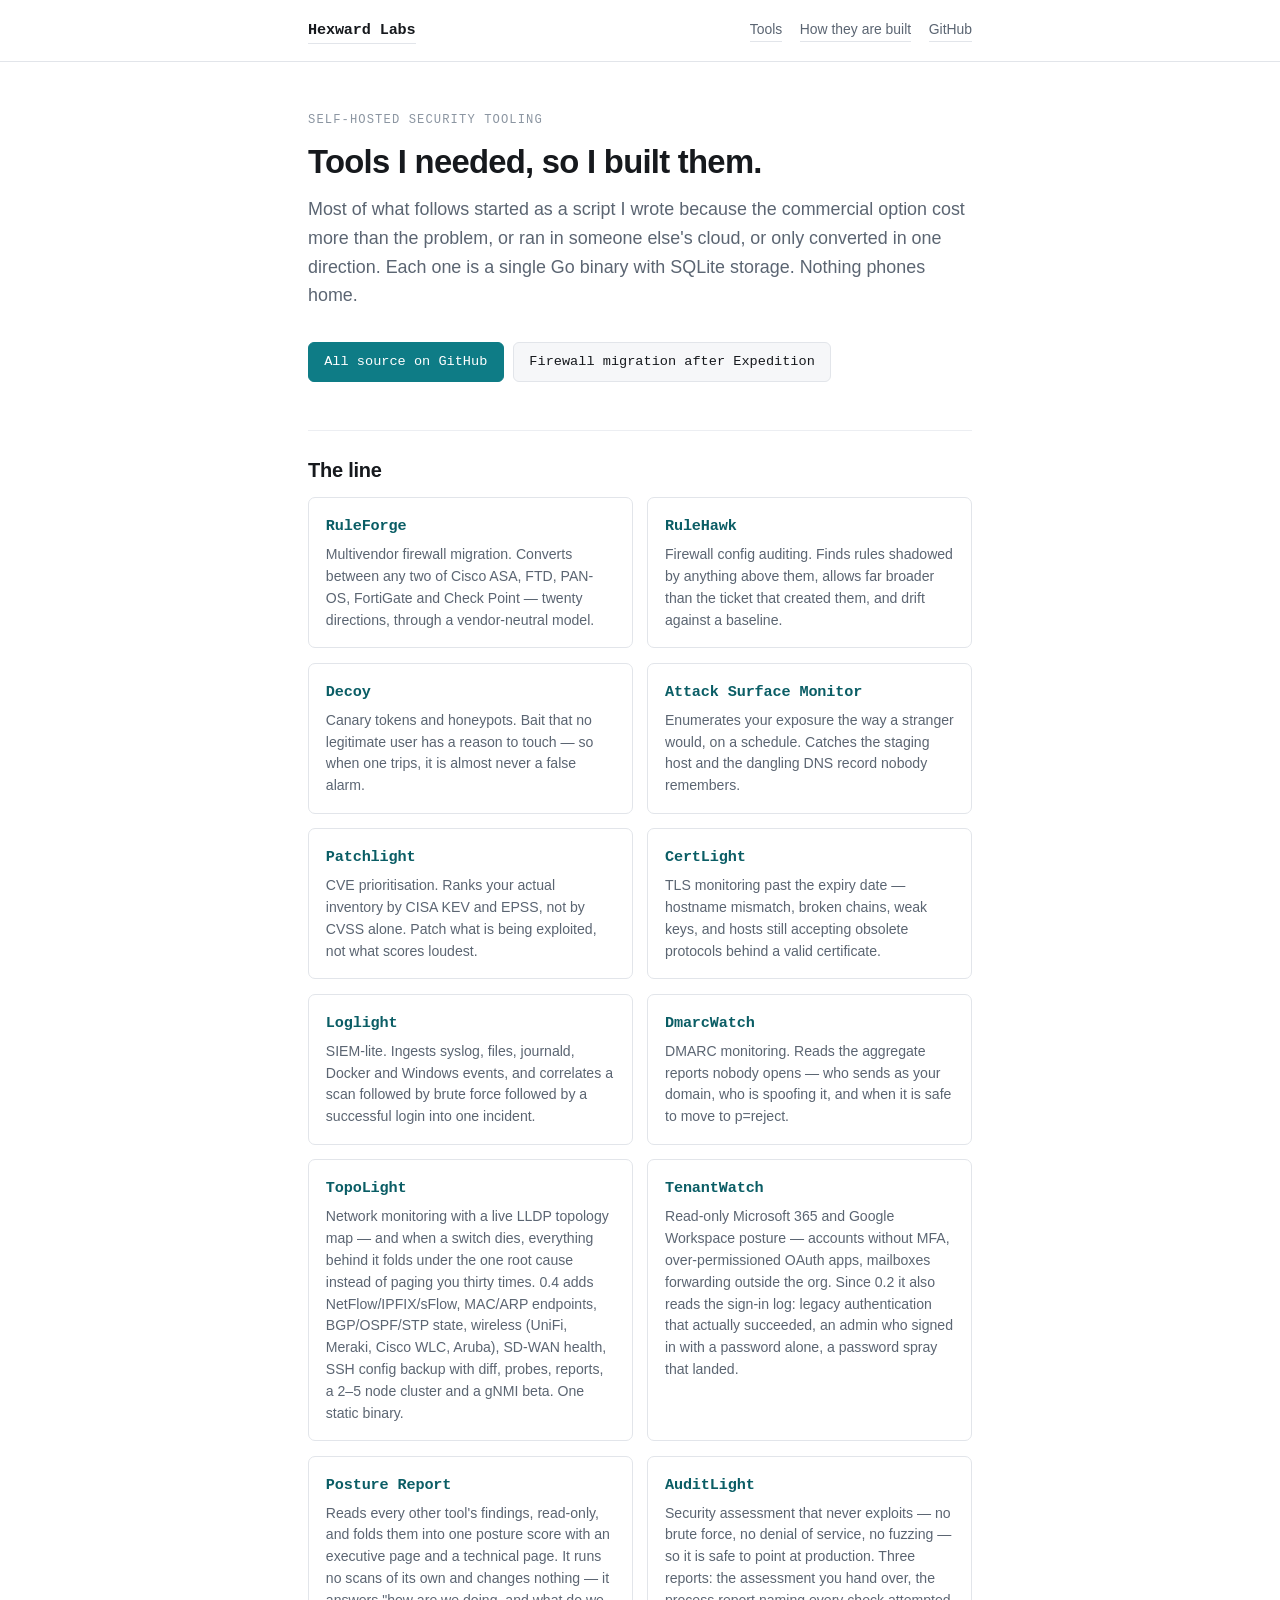
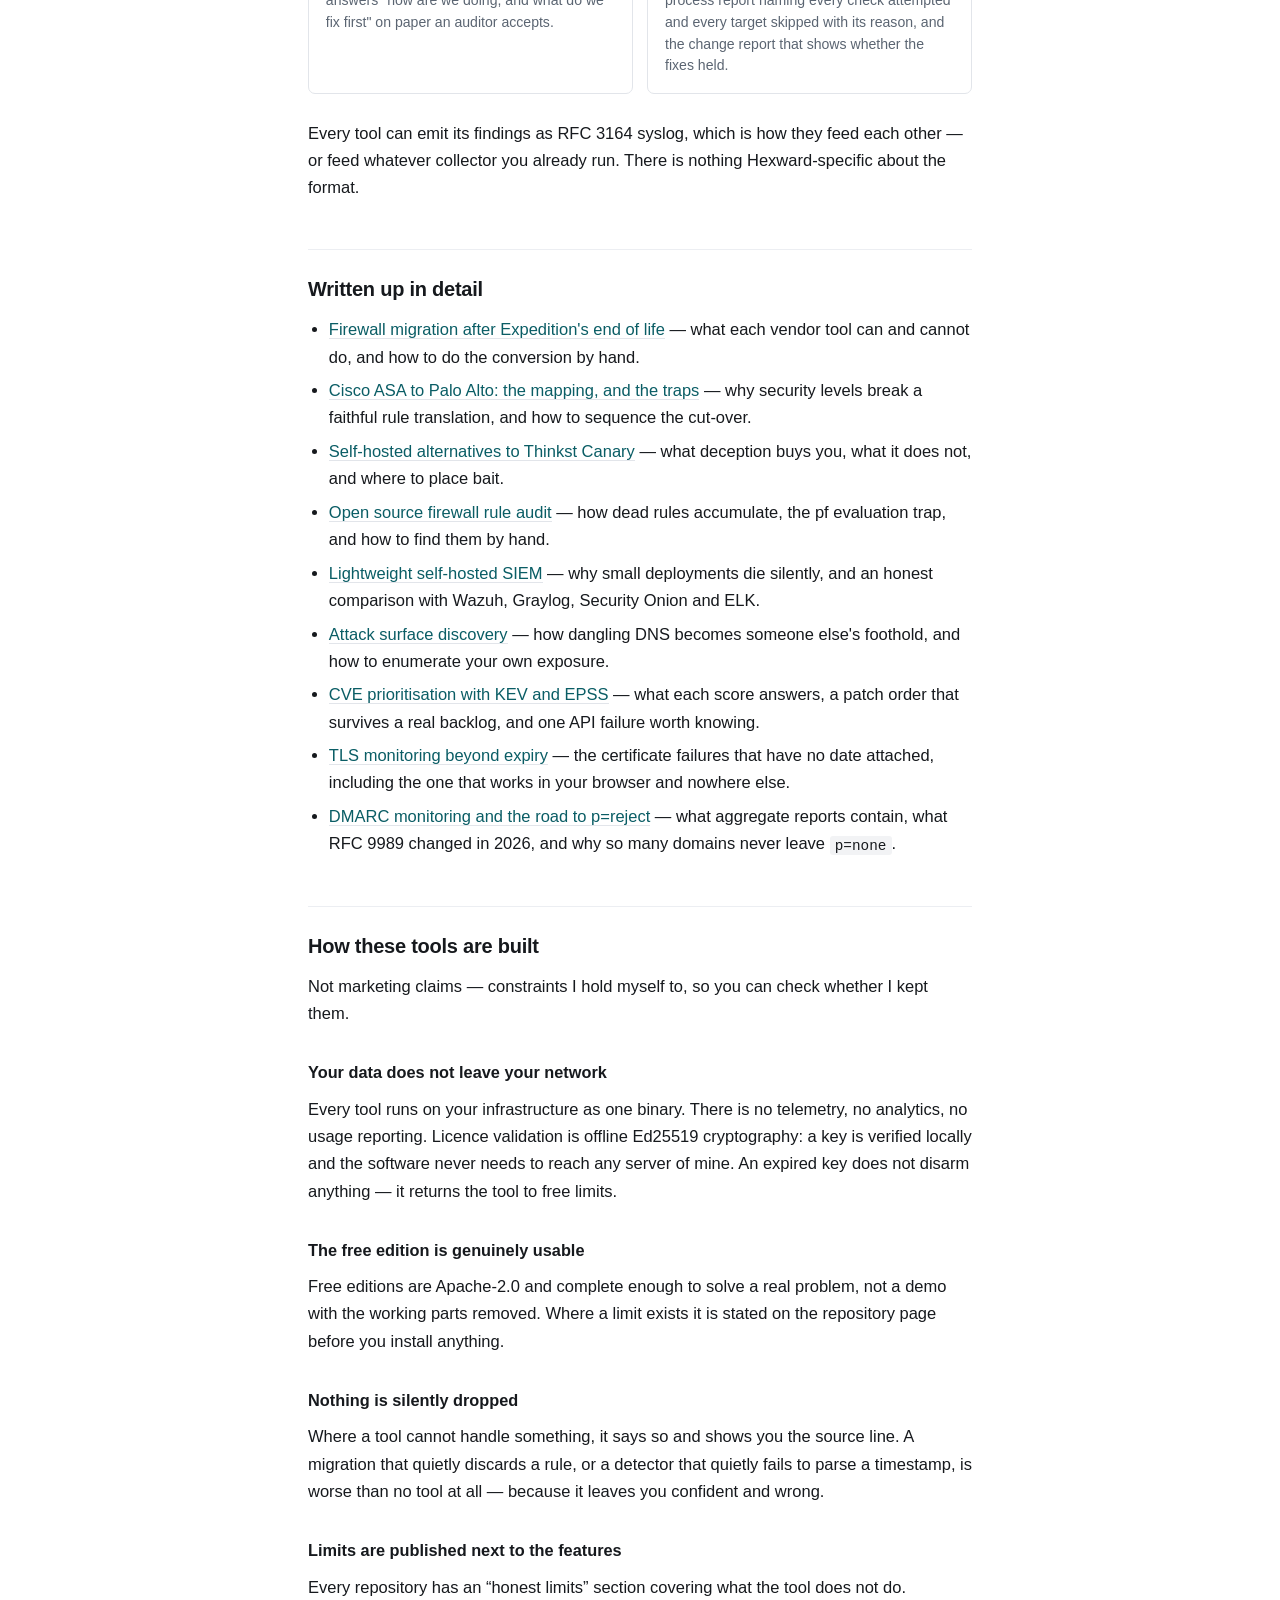
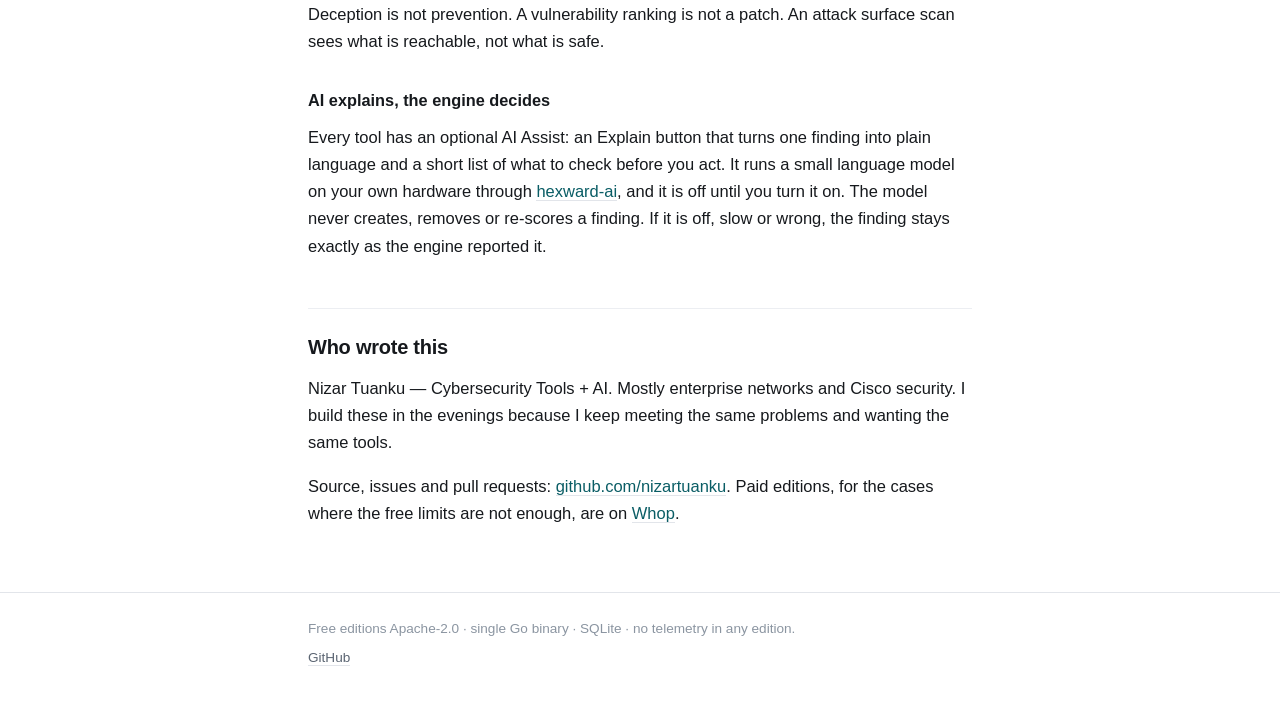
==== commit 130f20aa: "Profile: Cybersecurity Tools + AI Every Hexward tool now ships an optional offline AI Assist (hexwar" ====
--- a/index.html
+++ b/index.html
@@ -3,11 +3,11 @@
 <head>
 <meta charset="utf-8">
 <meta name="viewport" content="width=device-width, initial-scale=1">
-<title>Hexward Labs — Cybersecurity tools</title>
-<meta name="description" content="Twelve self-hosted security tools on one Go core: firewall migration and auditing, attack surface discovery, canary tokens, CVE prioritisation, TLS monitoring, DMARC monitoring and log correlation. Free editions are Apache-2.0. No telemetry.">
+<title>Hexward Labs — Cybersecurity tools + AI</title>
+<meta name="description" content="Twelve self-hosted security tools on one Go core: firewall migration and auditing, attack surface discovery, canary tokens, CVE prioritisation, TLS monitoring, DMARC monitoring and log correlation. Free editions are Apache-2.0. No telemetry. Optional offline AI Assist explains every finding.">
 <link rel="canonical" href="https://nizartuanku.github.io/">
 <link rel="stylesheet" href="style.css">
-<meta property="og:title" content="Hexward Labs — Cybersecurity tools">
+<meta property="og:title" content="Hexward Labs — Cybersecurity tools + AI">
 <meta property="og:description" content="Twelve self-hosted security tools on one Go core. Single binary, SQLite, offline. Free editions Apache-2.0.">
 <meta property="og:type" content="website">
 </head>
@@ -134,9 +134,12 @@
   <h3>Limits are published next to the features</h3>
   <p>Every repository has an “honest limits” section covering what the tool does not do. Deception is not prevention. A vulnerability ranking is not a patch. An attack surface scan sees what is reachable, not what is safe.</p>
 
+  <h3>AI explains, the engine decides</h3>
+  <p>Every tool has an optional AI Assist: an Explain button that turns one finding into plain language and a short list of what to check before you act. It runs a small language model on your own hardware through <a href="https://github.com/nizartuanku/hexward-ai">hexward-ai</a>, and it is off until you turn it on. The model never creates, removes or re-scores a finding. If it is off, slow or wrong, the finding stays exactly as the engine reported it.</p>
+
   <h2>Who wrote this</h2>
 
-  <p>Nizar Tuanku — Cybersecurity. Mostly enterprise networks and Cisco security. I build these in the evenings because I keep meeting the same problems and wanting the same tools.</p>
+  <p>Nizar Tuanku — Cybersecurity Tools + AI. Mostly enterprise networks and Cisco security. I build these in the evenings because I keep meeting the same problems and wanting the same tools.</p>
 
   <p>Source, issues and pull requests: <a href="https://github.com/nizartuanku">github.com/nizartuanku</a>. Paid editions, for the cases where the free limits are not enough, are on <a href="https://whop.com/nizar-tuanku?utm_source=github_pages&amp;utm_medium=hub">Whop</a>.</p>
 
--- a/style.css
+++ b/style.css
@@ -1,4 +1,4 @@
-/* Sentinel — nizartuanku.github.io
+/* Hexward Labs — nizartuanku.github.io
    Plain CSS, no build step, no external requests. */
 
 :root {
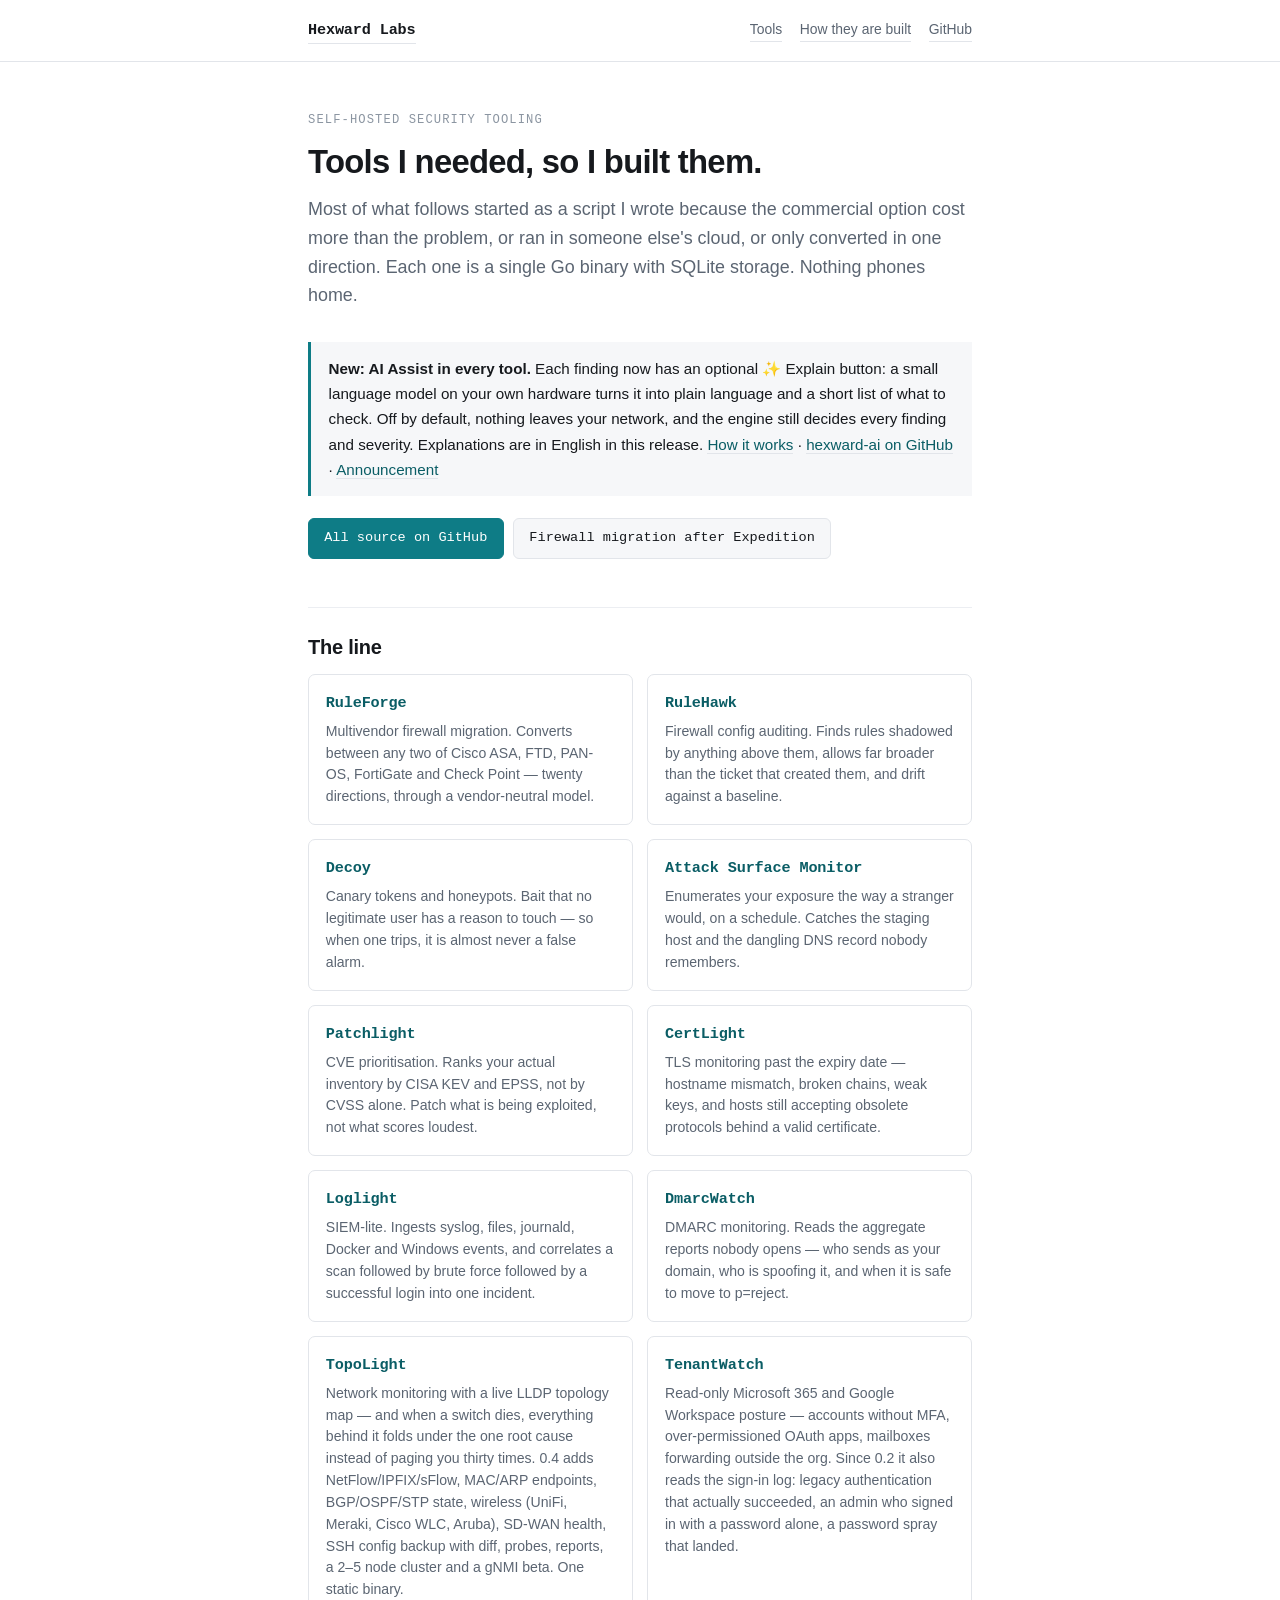
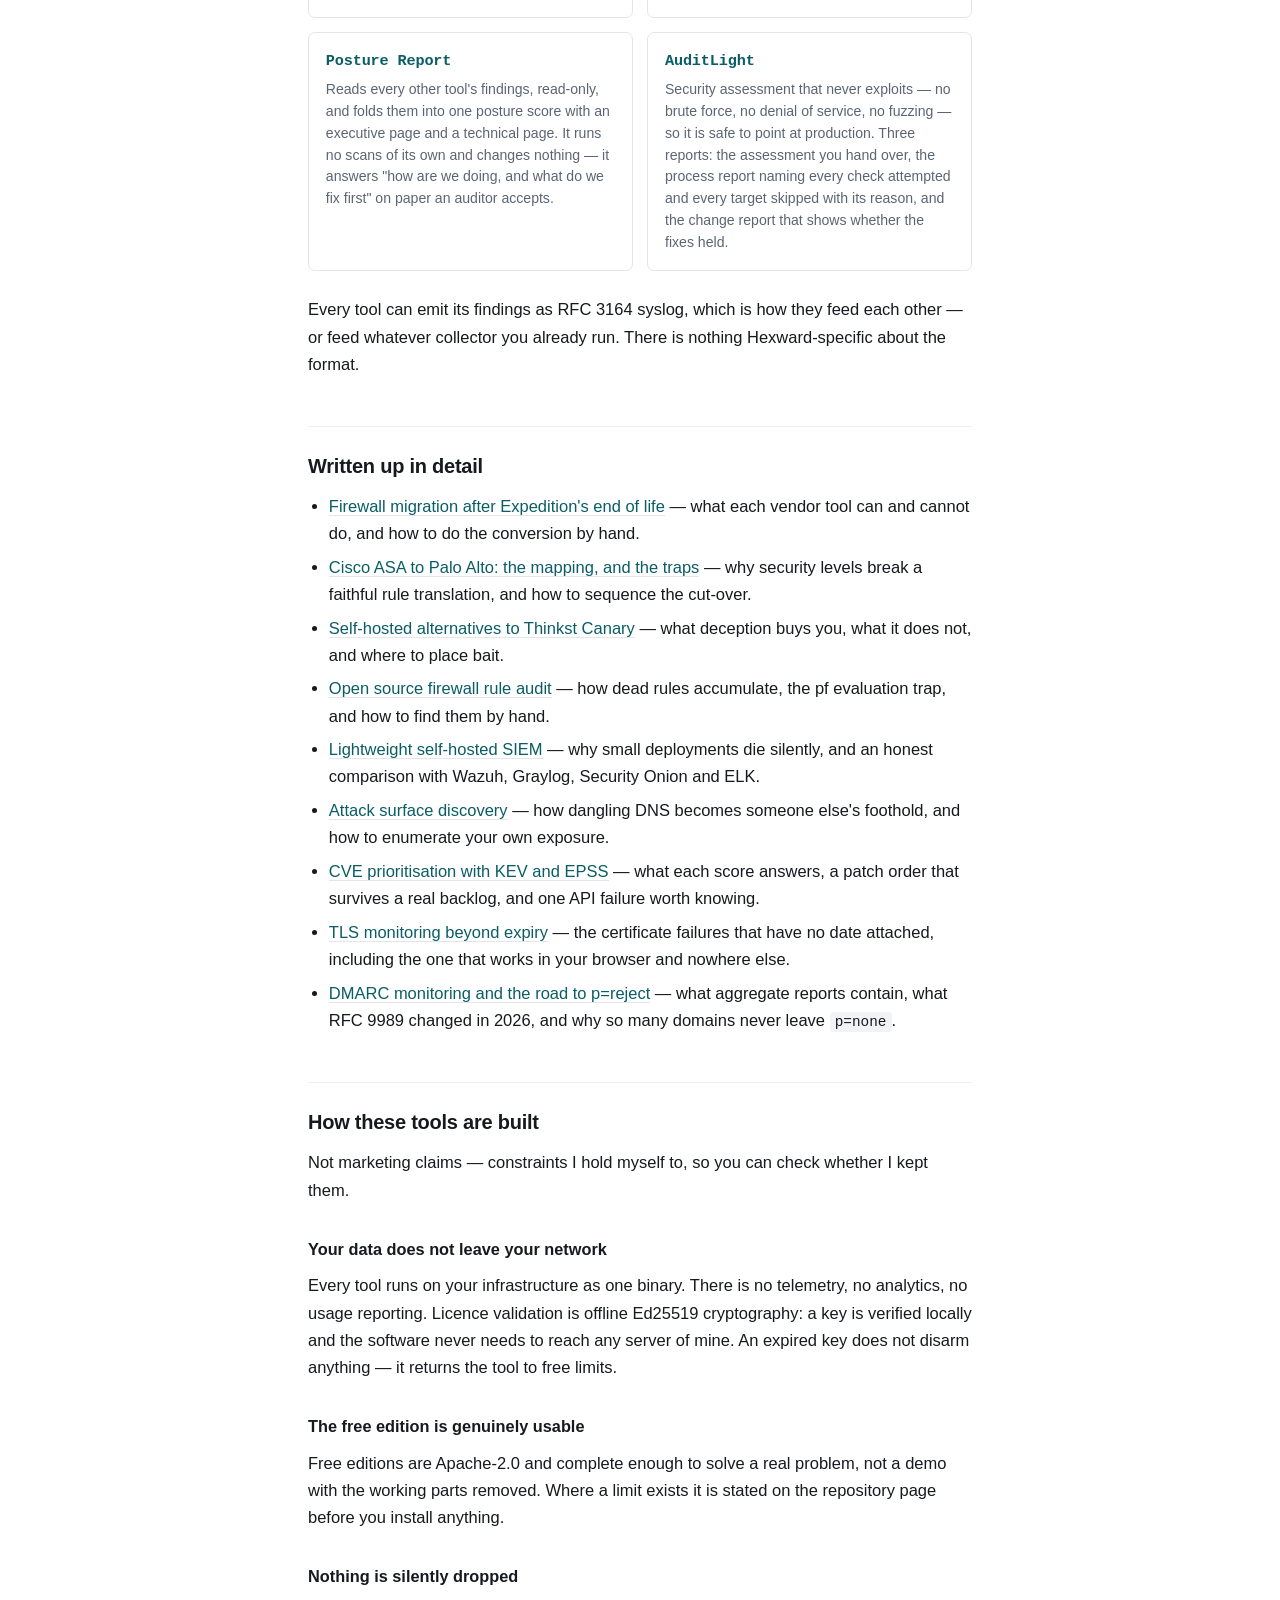
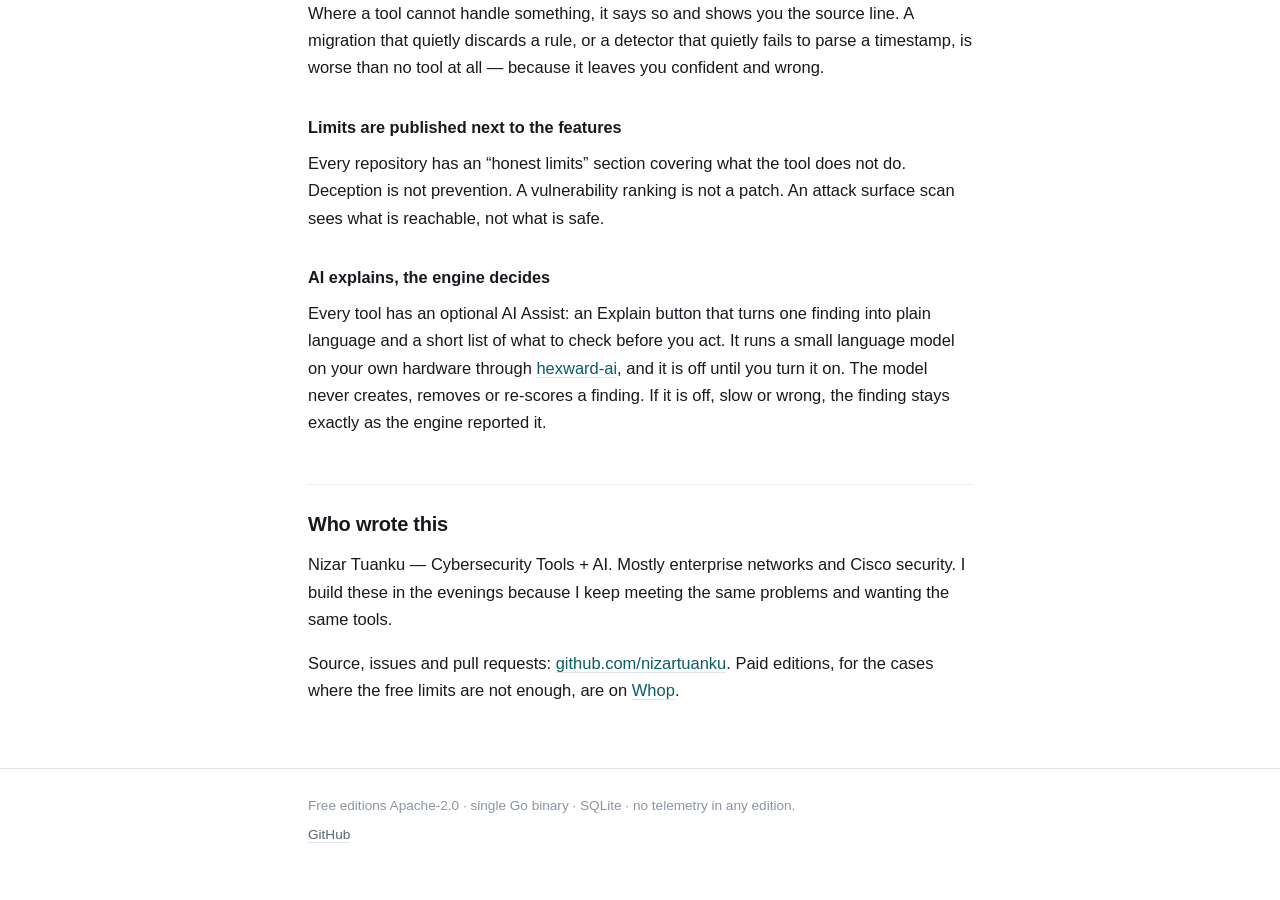
==== commit 8bc33a78: "Hub: announce AI Assist on the home page Co-Authored-By: Claude Opus 5.5 <noreply@anthropic.com> Cla" ====
--- a/index.html
+++ b/index.html
@@ -30,6 +30,10 @@
   <h1>Tools I needed, so I built them.</h1>
 
   <p class="lede">Most of what follows started as a script I wrote because the commercial option cost more than the problem, or ran in someone else's cloud, or only converted in one direction. Each one is a single Go binary with SQLite storage. Nothing phones home.</p>
+
+  <div class="note">
+    <p><strong>New: AI Assist in every tool.</strong> Each finding now has an optional ✨ Explain button: a small language model on your own hardware turns it into plain language and a short list of what to check. Off by default, nothing leaves your network, and the engine still decides every finding and severity. Explanations are in English in this release. <a href="#ai">How it works</a> · <a href="https://github.com/nizartuanku/hexward-ai">hexward-ai on GitHub</a> · <a href="https://www.linkedin.com/feed/update/urn:li:share:7509105745628434432">Announcement</a></p>
+  </div>
 
   <div class="actions">
     <a class="btn primary" href="https://github.com/nizartuanku">All source on GitHub</a>
@@ -134,7 +138,7 @@
   <h3>Limits are published next to the features</h3>
   <p>Every repository has an “honest limits” section covering what the tool does not do. Deception is not prevention. A vulnerability ranking is not a patch. An attack surface scan sees what is reachable, not what is safe.</p>
 
-  <h3>AI explains, the engine decides</h3>
+  <h3 id="ai">AI explains, the engine decides</h3>
   <p>Every tool has an optional AI Assist: an Explain button that turns one finding into plain language and a short list of what to check before you act. It runs a small language model on your own hardware through <a href="https://github.com/nizartuanku/hexward-ai">hexward-ai</a>, and it is off until you turn it on. The model never creates, removes or re-scores a finding. If it is off, slow or wrong, the finding stays exactly as the engine reported it.</p>
 
   <h2>Who wrote this</h2>
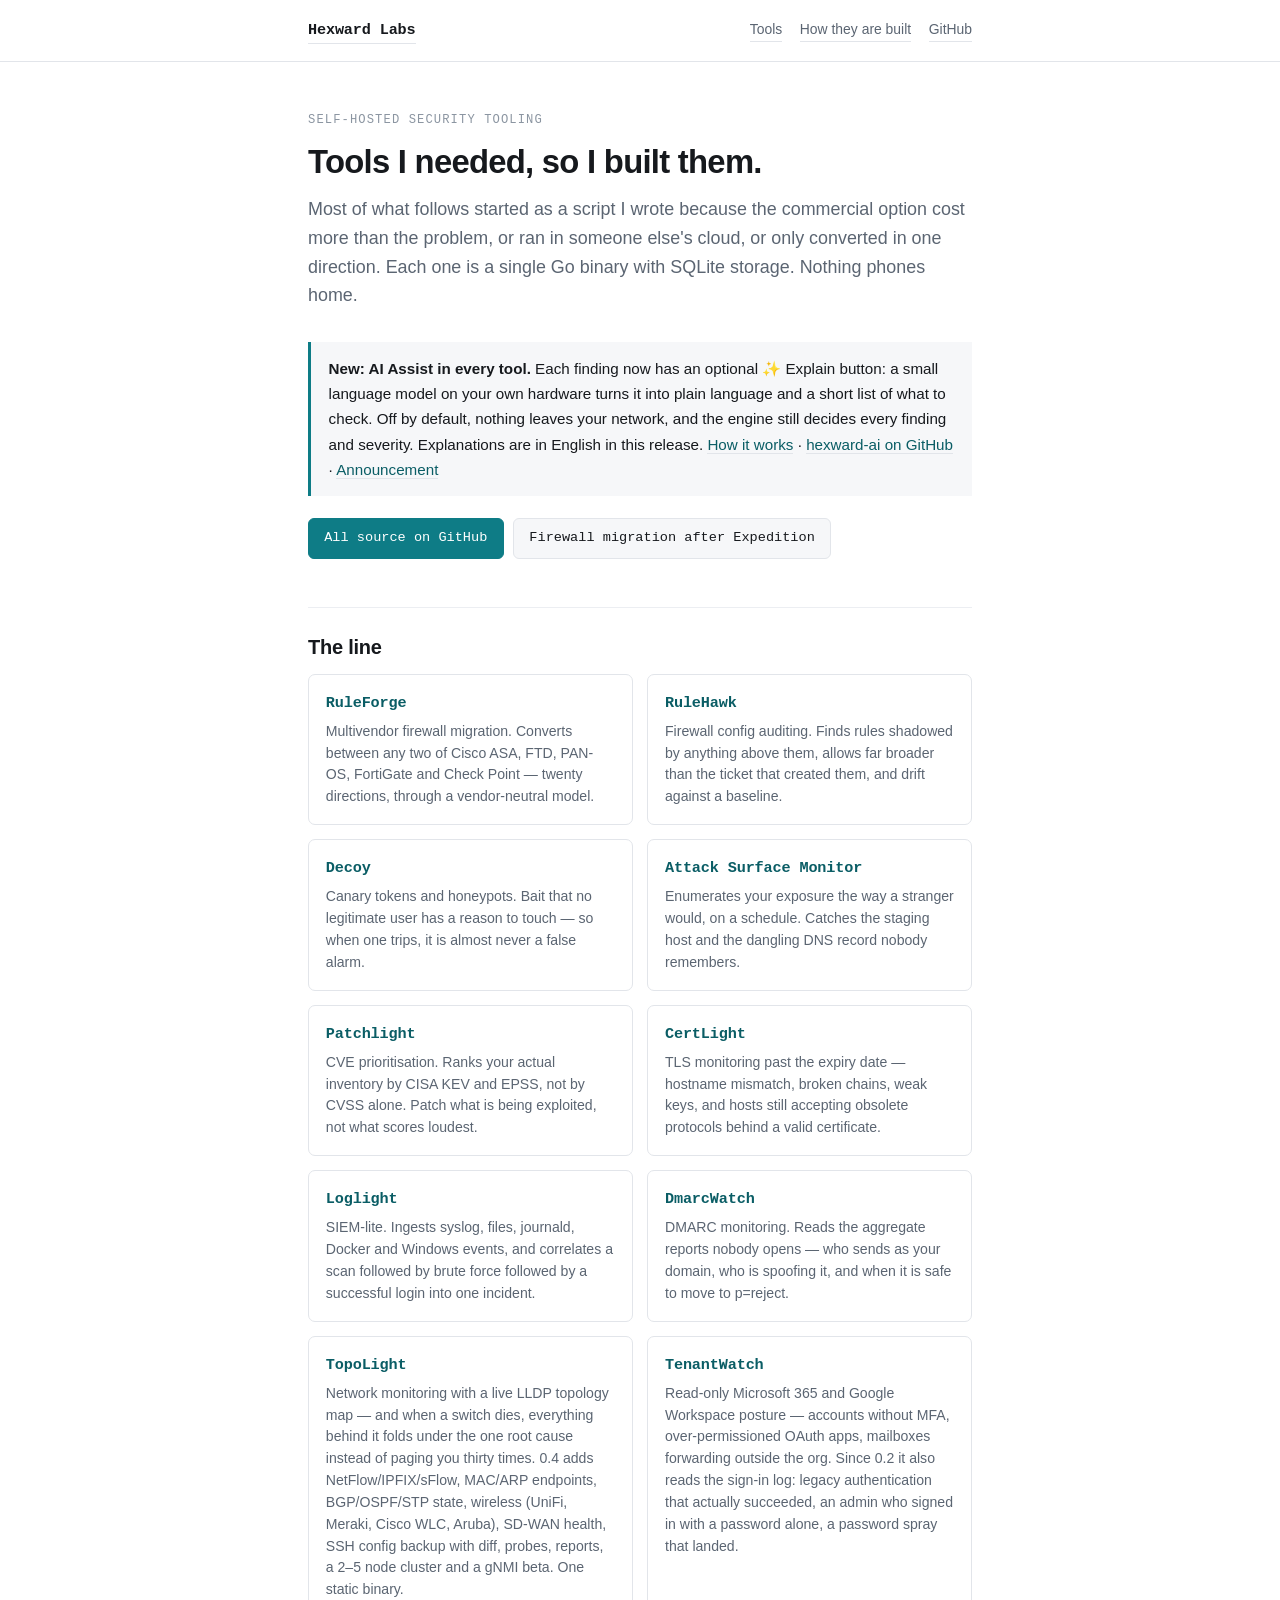
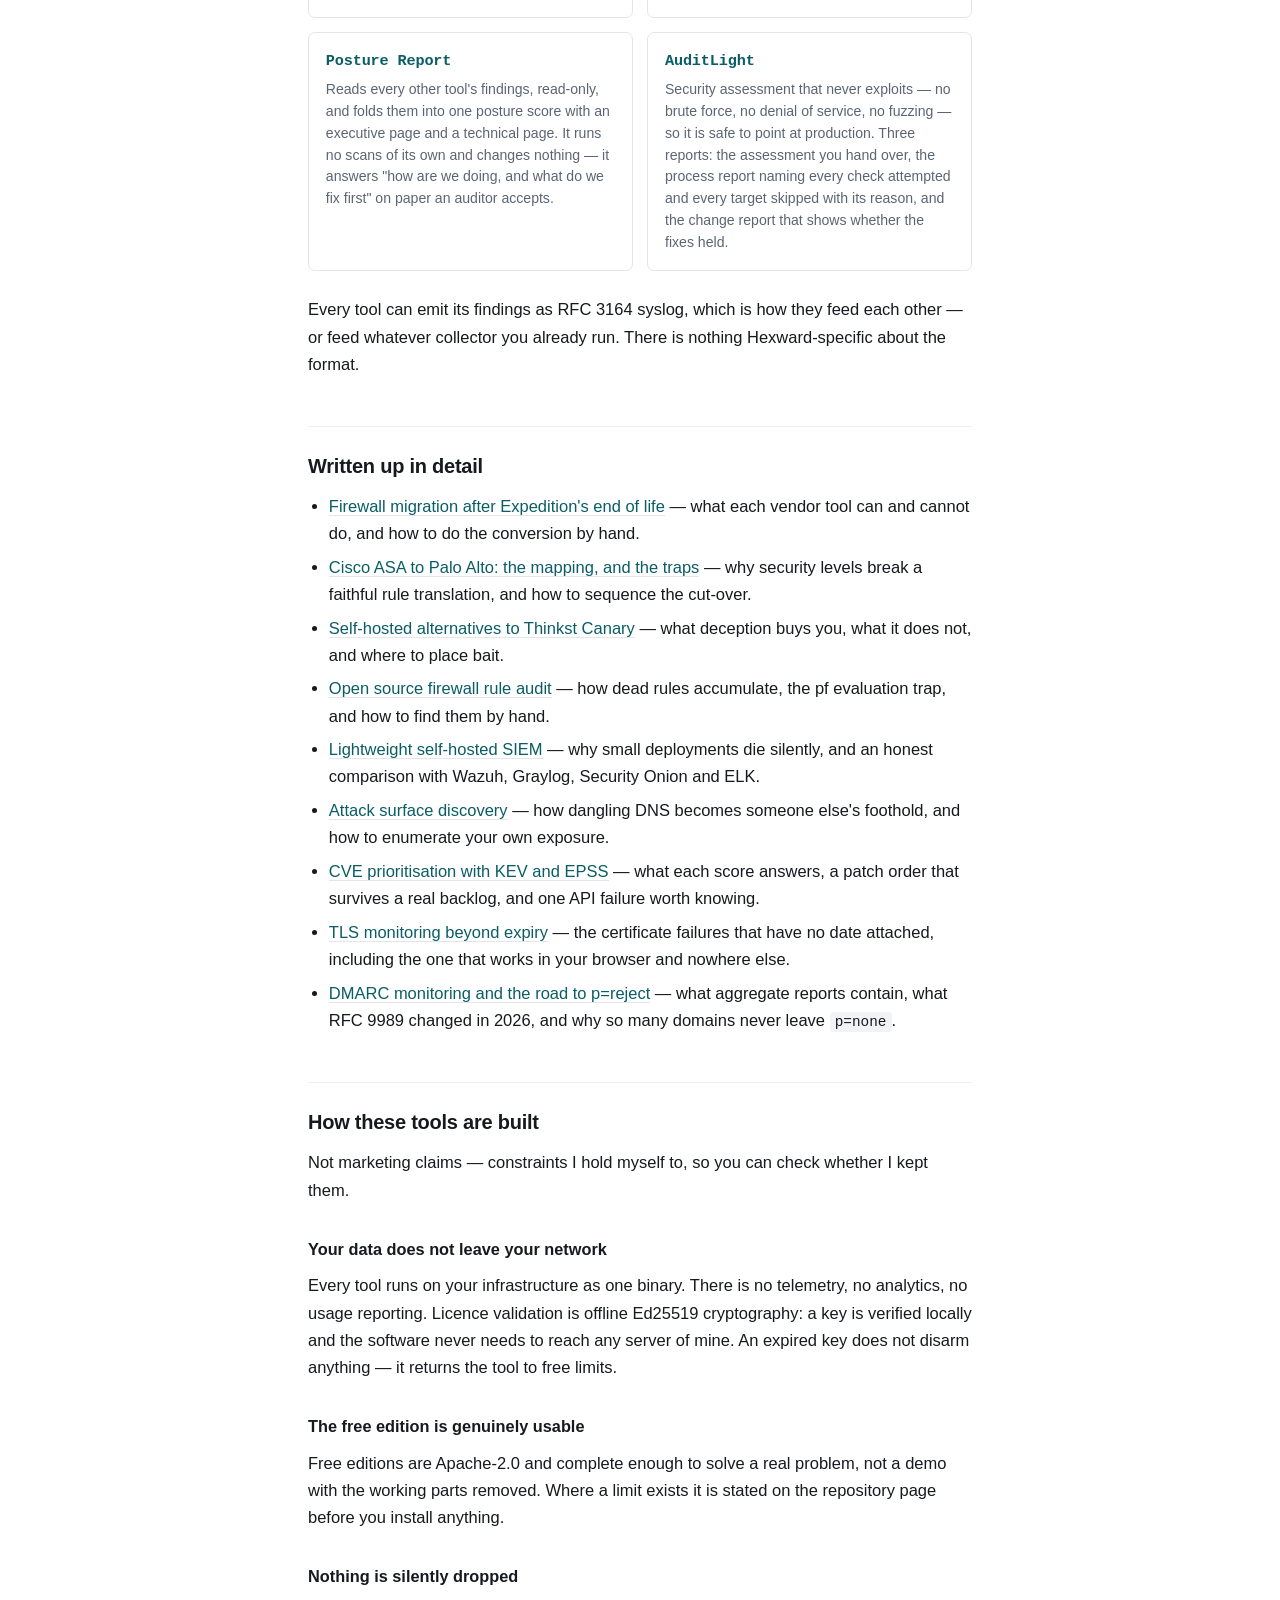
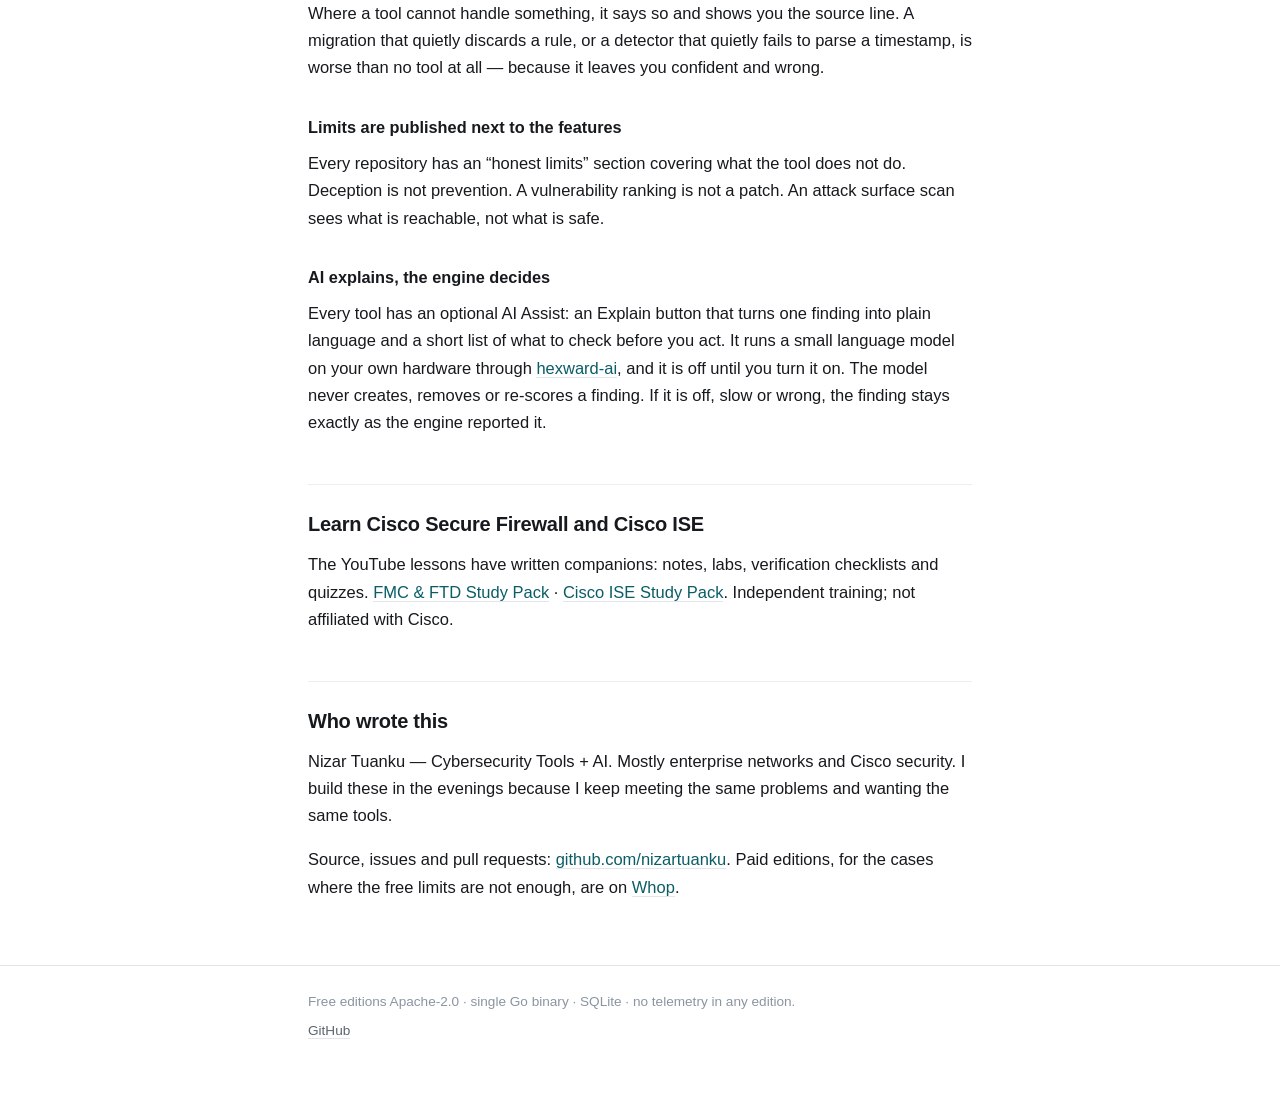
==== commit db09f3f7: "docs: link to Hexward products and Study Packs on Whop (UTM-tagged) Co-Authored-By: Claude Opus 5.5 " ====
--- a/index.html
+++ b/index.html
@@ -141,6 +141,10 @@
   <h3 id="ai">AI explains, the engine decides</h3>
   <p>Every tool has an optional AI Assist: an Explain button that turns one finding into plain language and a short list of what to check before you act. It runs a small language model on your own hardware through <a href="https://github.com/nizartuanku/hexward-ai">hexward-ai</a>, and it is off until you turn it on. The model never creates, removes or re-scores a finding. If it is off, slow or wrong, the finding stays exactly as the engine reported it.</p>
 
+  <h2>Learn Cisco Secure Firewall and Cisco ISE</h2>
+
+  <p>The YouTube lessons have written companions: notes, labs, verification checklists and quizzes. <a href="https://whop.com/nizar-tuanku/fmc-ftd-study-pack/?utm_source=github_pages&amp;utm_medium=hub&amp;utm_campaign=studypack">FMC &amp; FTD Study Pack</a> · <a href="https://whop.com/nizar-tuanku/cisco-ise-study-pack/?utm_source=github_pages&amp;utm_medium=hub&amp;utm_campaign=studypack_ise">Cisco ISE Study Pack</a>. Independent training; not affiliated with Cisco.</p>
+
   <h2>Who wrote this</h2>
 
   <p>Nizar Tuanku — Cybersecurity Tools + AI. Mostly enterprise networks and Cisco security. I build these in the evenings because I keep meeting the same problems and wanting the same tools.</p>
